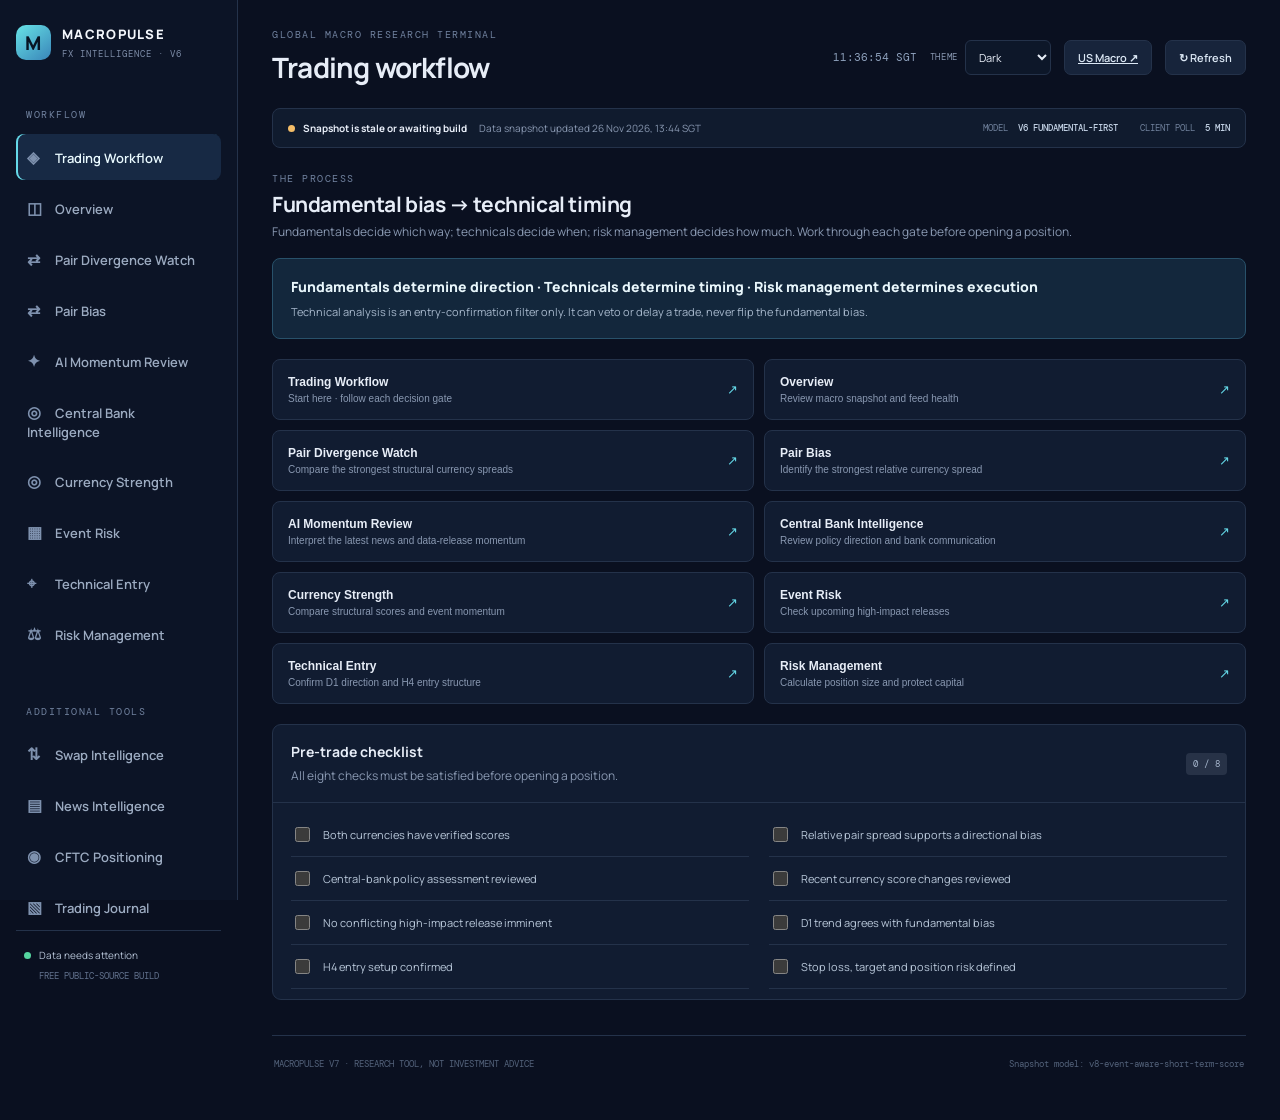
==== index.html @ 4448deaa "Match Overview currency filter layout to Fundamental Bias" ====
<!doctype html>
<html lang="en">
<head>
<meta charset="utf-8"><meta name="viewport" content="width=device-width,initial-scale=1">
<meta name="theme-color" content="#0a1020">
<title>MacroPulse V6 | FX Intelligence</title>
<meta name="description" content="Eight-currency macroeconomic and FX research dashboard.">
<link rel="preconnect" href="https://fonts.googleapis.com"><link rel="preconnect" href="https://fonts.gstatic.com" crossorigin>
<link href="https://fonts.googleapis.com/css2?family=DM+Mono:wght@400;500&family=Manrope:wght@400;500;600;700;800&display=swap" rel="stylesheet">
<link rel="stylesheet" href="styles.css?v=20261125-mobile3">
<link rel="stylesheet" href="central-bank.css?v=20261119-integrated1">
</head>
<body>
<div class="app-shell">
  <button type="button" class="mobile-menu-backdrop" id="mobile-menu-backdrop" aria-label="Close navigation"></button>
  <aside class="sidebar" id="mobile-sidebar">
    <a class="brand" href="#"><span class="brand-mark">M</span><span>MACROPULSE<small>FX INTELLIGENCE · V6</small></span></a>
    <div class="side-label">WORKFLOW</div>
    <nav id="navigation">
      <button class="nav-item active" data-view="workflow"><span>◈</span> Trading Workflow</button>
      <button class="nav-item" data-view="overview"><span>◫</span> Overview</button>
      <button class="nav-item" data-view="pair-divergence"><span>⇄</span> Pair Divergence Watch</button>
      <button class="nav-item" data-view="bias"><span>⇄</span> Pair Bias</button>
      <button class="nav-item" data-view="ai-review"><span>✦</span> AI Momentum Review</button>
      <button class="nav-item" data-view="centralbank"><span>◎</span> Central Bank Intelligence</button>
      <button class="nav-item" data-view="currencies"><span>◎</span> Currency Strength</button>
      <button class="nav-item" data-view="calendar"><span>▦</span> Event Risk</button>
      <button class="nav-item" data-view="technical"><span>⌖</span> Technical Entry</button>
      <button class="nav-item" data-view="risk"><span>⚖</span> Risk Management</button>
    </nav>
    <div class="side-label">ADDITIONAL TOOLS</div><nav>
      <button class="nav-item" data-view="swap"><span>⇅</span> Swap Intelligence</button>
      <button class="nav-item" data-view="news"><span>▤</span> News Intelligence</button>
      <button class="nav-item" data-view="positioning"><span>◉</span> CFTC Positioning</button>
      <button class="nav-item" data-view="journal"><span>▧</span> Trading Journal</button>
    </nav>
    <div class="sidebar-bottom"><span class="live-dot"></span><span id="pipeline-label">Connecting to data…</span><small>FREE PUBLIC-SOURCE BUILD</small></div>
  </aside>

  <main class="main">
    <header class="topbar">
      <button type="button" class="mobile-menu-toggle" id="mobile-menu-toggle" aria-controls="mobile-sidebar" aria-expanded="false">☰ <span>MENU</span></button>
      <div class="topbar-title"><div><div class="eyebrow">GLOBAL MACRO RESEARCH TERMINAL</div><h1 id="page-title">Trading workflow</h1></div></div>
      <div class="top-actions"><span class="market-clock" id="clock">--:--:-- SGT</span><label class="theme-picker" for="theme-select">THEME <select id="theme-select" class="select" aria-label="Choose dashboard theme"><option value="white">White</option><option value="grey">Grey</option><option value="dark">Dark</option></select></label><a class="btn btn-quiet" href="./us-macro.html">US Macro ↗</a><button class="btn btn-quiet" id="refresh-btn">↻ Refresh</button></div>
    </header>

    <section class="status-strip">
      <div><span class="status-dot" id="status-dot"></span><b id="data-status">Checking data snapshot</b><span class="muted" id="updated-at">—</span></div>
      <div class="status-right"><span>MODEL <b>V6 FUNDAMENTAL-FIRST</b></span><span>CLIENT POLL <b>5 MIN</b></span></div>
    </section>

    <section class="view active" id="view-workflow">
<div class="section-heading"><div><div class="eyebrow">THE PROCESS</div><h2>Fundamental bias → technical timing</h2><p>Fundamentals decide which way; technicals decide when; risk management decides how much. Work through each gate before opening a position.</p></div></div>
<div class="rule-banner"><div class="rule-banner-main">Fundamentals determine direction · Technicals determine timing · Risk management determines execution</div><div class="rule-banner-sub">Technical analysis is an entry-confirmation filter only. It can veto or delay a trade, never flip the fundamental bias.</div></div>
<div id="workflow-steps" class="workflow-steps"></div>
<div class="panel"><div class="panel-head"><div><b>Pre-trade checklist</b><p>All eight checks must be satisfied before opening a position.</p></div><span class="tag tag-neutral" id="checklist-count">0 / 8</span></div><div id="pretrade-checklist" class="checklist"></div></div>
</section>
<section class="view" id="view-overview">
      <div class="panel" id="overview-high-impact-panel">
        <div class="panel-head"><div><b>Upcoming high-impact news</b><p>Forex Factory red-folder events · all eight tracked currencies · Singapore time</p></div><div class="high-impact-head-actions"><span class="tag impact-high">RED FOLDER</span><button type="button" class="text-button" id="high-impact-toggle" aria-expanded="false">Show all</button></div></div>
        <div id="overview-high-impact-news" class="high-impact-list"><div class="empty">Loading high-impact calendar…</div></div>
      </div>
      <div class="panel" id="overview-currency-strength-panel"><div class="panel-head"><div><b>Individual currency strength</b><p>All eight currencies · structural score and short-term score</p></div><button class="text-button" data-go="currencies">Full strength analysis ↗</button></div><div id="overview-currency-strength" class="overview-strength-grid"><div class="empty">Loading currency strength…</div></div></div>
<div class="section-heading"><div><div class="eyebrow">RELATIVE MACRO BACKDROP</div><h2>Currency fundamentals</h2></div><button class="text-button" data-go="currencies">Full analysis ↗</button></div>
      <div class="strength-filter overview-currency-filter" id="overview-currency-filter">
        <div class="strength-filter-actions">
          <span class="tag tag-neutral" id="overview-currency-selection-count">8 / 8 SELECTED</span>
          <button type="button" class="text-button" id="overview-currency-select-all">Select all</button>
          <button type="button" class="text-button" id="overview-currency-clear-all">Clear</button>
        </div>
        <div class="strength-filter-options">
          <label><input type="checkbox" class="overview-currency-check" value="USD" checked><span>USD</span></label>
          <label><input type="checkbox" class="overview-currency-check" value="EUR" checked><span>EUR</span></label>
          <label><input type="checkbox" class="overview-currency-check" value="GBP" checked><span>GBP</span></label>
          <label><input type="checkbox" class="overview-currency-check" value="JPY" checked><span>JPY</span></label>
          <label><input type="checkbox" class="overview-currency-check" value="CHF" checked><span>CHF</span></label>
          <label><input type="checkbox" class="overview-currency-check" value="CAD" checked><span>CAD</span></label>
          <label><input type="checkbox" class="overview-currency-check" value="AUD" checked><span>AUD</span></label>
          <label><input type="checkbox" class="overview-currency-check" value="NZD" checked><span>NZD</span></label>
        </div>
      </div>
      <div class="panel">
        <div class="panel-head"><div><b>Eight-currency scorecard</b></div></div>
        <div class="table-wrap"><table><thead><tr><th>CCY</th><th>Structural score</th><th>Short-term score</th><th>Fundamental interpretation</th><th>Policy rate</th><th>Inflation</th><th>GDP</th><th>Unemployment</th></tr></thead><tbody id="currency-rows"><tr><td colspan="8" class="empty">Loading currency snapshot…</td></tr></tbody></table></div>
      </div>
      <div class="panel"><div class="panel-head"><div><b>Latest official releases</b><p>Source-linked central-bank news</p></div><button class="text-button" data-go="news">News wire ↗</button></div><div id="overview-news" class="news-list"><div class="empty">Loading releases…</div></div></div>
    </section>

    <section class="view" id="view-pair-divergence">
      <div class="section-heading"><div><div class="eyebrow">RELATIVE CURRENCY STRENGTH</div><h2>Pair Divergence Watch</h2><p>Rank currency pairs by the difference between their structural scores. A wider positive spread means the base currency has stronger structural fundamentals than the quote currency.</p></div><button class="text-button" data-go="pairs">Open full pair universe ↗</button></div>
      <div class="strength-filter divergence-filter" id="divergence-threshold-filter"><div><b>Filter by absolute variance</b><small>Tick one or more thresholds to show qualifying positive and negative spreads.</small></div><div class="strength-filter-options"><label><input type="checkbox" class="divergence-threshold-check" value="2"><span>Variance ≥ +2.00 or ≤ −2.00</span></label><label><input type="checkbox" class="divergence-threshold-check" value="1"><span>Variance ≥ +1.00 or ≤ −1.00</span></label></div><button type="button" class="text-button" id="divergence-clear-filter">Clear filter</button></div>
      <div class="panel"><div class="panel-head"><div><b>Structural divergences</b><p id="divergence-watch-description">Top 5 pairs ranked by positive structural score spread · refreshed with the latest snapshot</p></div><span class="tag tag-neutral" id="divergence-watch-count">TOP 5 PAIRS</span></div><div id="overview-pairs" class="empty">Pair ranking is unavailable until scored inputs exist.</div></div>
      <div class="notice"><b>How to read this watchlist</b><p>The spread is calculated as the base currency's Structural Score minus the quote currency's Structural Score. Positive readings favour the base currency; negative readings favour the quote currency. This is a relative fundamental ranking, not an entry signal. Check Short-Term Score, event risk and technical structure before trading.</p></div>
    </section>


    <section class="view" id="view-centralbank">
      <div class="status-strip"><div><span class="status-dot" id="cb-dot"></span><b id="cb-status">Loading policy assessment…</b><span class="muted" id="cb-reviewed"></span></div><div class="status-right"><span>MODULE <b>GLOBAL POLICY MONITOR</b></span><span>CCY <b>8 MAJORS</b></span><button class="btn btn-quiet" id="cb-refresh">↻ Refresh analysis</button></div></div>
      <div id="cb-content"><div class="panel"><div class="empty">Loading official-source assessment…</div></div></div>
    </section>

    <section class="view" id="view-currencies">
      <div class="section-heading"><div><div class="eyebrow">CURRENCY DIRECTION & MOMENTUM</div><h2>Currency strength monitor</h2><p>Separate the underlying fundamental direction from recent economic-release momentum, then assess whether that momentum is persisting or fading. Detailed policy rates and macro indicators remain in Overview.</p></div></div>
      <div class="panel"><div class="panel-head"><div><b>Structural bias · short-term momentum · persistence</b><p>Positive values indicate improving currency fundamentals; negative values indicate deterioration. Short-term momentum is classified as Strong, Neutral or Weak from recent dated GDP growth, unemployment and inflation distance from target; event surprises remain separately visible in Overview.</p></div><span class="tag tag-neutral" id="strength-selection-count">8 / 8 SELECTED</span></div>
        <div class="strength-filter" id="strength-currency-filter"><div class="strength-filter-options">
          <label><input type="checkbox" class="strength-currency-check" value="USD" checked><span>USD</span></label><label><input type="checkbox" class="strength-currency-check" value="EUR" checked><span>EUR</span></label><label><input type="checkbox" class="strength-currency-check" value="GBP" checked><span>GBP</span></label><label><input type="checkbox" class="strength-currency-check" value="JPY" checked><span>JPY</span></label><label><input type="checkbox" class="strength-currency-check" value="CHF" checked><span>CHF</span></label><label><input type="checkbox" class="strength-currency-check" value="CAD" checked><span>CAD</span></label><label><input type="checkbox" class="strength-currency-check" value="AUD" checked><span>AUD</span></label><label><input type="checkbox" class="strength-currency-check" value="NZD" checked><span>NZD</span></label>
        </div><div class="strength-filter-actions"><button type="button" class="text-button" id="strength-select-all">Select all</button><button type="button" class="text-button" id="strength-clear-all">Clear</button></div></div>
        <div class="table-wrap"><table><thead><tr><th>Currency</th><th>Structural bias</th><th>Short-term momentum</th><th>Momentum persistence</th></tr></thead><tbody id="currency-rows-full"><tr><td colspan="4" class="empty">Loading currency snapshot…</td></tr></tbody></table></div>
      </div>
      <div class="notice"><b>How to interpret the three readings</b><p><b>Structural bias:</b> the slower-moving relative macro score. <b>Short-term momentum:</b> a simple Strong, Neutral or Weak classification based on recent changes in GDP growth, unemployment and inflation relative to target. <b>Momentum persistence:</b> an evidence-based label reflecting the number, directional agreement and spacing of recent scored catalysts, with older catalysts fading. A single surprise is not treated as a durable trend. The event overlay has a 36-hour half-life and a seven-day observation window. This is a research aid, not a standalone trade signal.</p></div>
    </section>

    <section class="view" id="view-bias">
<div class="section-heading"><div><div class="eyebrow">THE CONCLUSION</div><h2>Fundamental bias cards</h2><p>Each card explains direction, macro drivers, validity, invalidation and the technical setup to wait for. Signals use verified currency scores; missing inputs are never guessed.</p></div><div class="heading-actions"><select id="bias-sort" class="select"><option value="strength">Sort: strongest spread</option><option value="weakest">Sort: weakest spread</option><option value="risk">Sort: event risk first</option></select></div></div>
<div class="strength-filter bias-currency-filter" id="bias-currency-filter"><div class="strength-filter-actions"><span class="tag tag-neutral" id="bias-selection-count">8 / 8 SELECTED</span><button type="button" class="text-button" id="bias-select-all">Select all</button><button type="button" class="text-button" id="bias-clear-all">Clear</button></div><div class="strength-filter-options">
<label><input type="checkbox" class="bias-currency-check" value="USD" checked><span>USD</span></label><label><input type="checkbox" class="bias-currency-check" value="EUR" checked><span>EUR</span></label><label><input type="checkbox" class="bias-currency-check" value="GBP" checked><span>GBP</span></label><label><input type="checkbox" class="bias-currency-check" value="JPY" checked><span>JPY</span></label><label><input type="checkbox" class="bias-currency-check" value="CHF" checked><span>CHF</span></label><label><input type="checkbox" class="bias-currency-check" value="CAD" checked><span>CAD</span></label><label><input type="checkbox" class="bias-currency-check" value="AUD" checked><span>AUD</span></label><label><input type="checkbox" class="bias-currency-check" value="NZD" checked><span>NZD</span></label>
</div></div>
<div class="notice notice-info"><b>How bias is derived</b><p>Bias = base short-term score minus quote short-term score. Above +0.35 is bullish, below −0.35 is bearish, between them is neutral. This is a relative macro read, not a price forecast.</p></div>
<div id="bias-cards" class="bias-grid"><div class="empty">Loading bias cards…</div></div>
</section>
<section class="view" id="view-ai-review">
  <div class="section-heading"><div><div class="eyebrow">RECENT NEWS & DATA-RELEASE INTERPRETATION</div><h2>AI Momentum Review</h2><p>Select one currency for a detailed macro-momentum assessment, or select two or more currencies to compare their FX pairs. The review explains the fundamental bias, short-term momentum, ChatGPT assessment and overall conclusion.</p></div></div>
  <div class="notice notice-info"><b>Separate research layer — Pair Bias is unchanged</b><p>A single selected currency runs a currency-only review. Selecting two or more currencies also generates pair-specific analysis. Pair direction is assessed separately from the underlying currency macro trend.</p></div>
  <div id="ai-review-panel"><div class="panel"><div class="empty">Loading ChatGPT momentum review…</div></div></div>
</section>
<section class="view" id="view-pairs">
      <div class="section-heading"><div><div class="eyebrow">RELATIVE VALUE</div><h2>Pair universe & shortlist</h2><p>Compare the 28 currency pairs in both directions. Open Pair Intelligence for a detailed macro, central-bank, geopolitical and short-term news assessment of each pair.</p></div></div>
      <div class="panel"><div class="panel-head"><b>56 directional combinations · 8 currencies</b><span class="tag tag-neutral">PAIR INTELLIGENCE AVAILABLE</span></div><div id="pair-table" class="empty">Pair signals are intentionally disabled until the fundamental model has verified inputs. This prevents neutral placeholders being mistaken for trading opportunities.</div></div>
    </section>


    <section class="view" id="view-technical">
<div class="section-heading"><div><div class="eyebrow">ENTRY CONFIRMATION ONLY</div><h2>Technical entry gate</h2><p>The fundamental bias is locked. Technical inputs can confirm, delay or veto an entry; they cannot change its direction.</p></div></div>
<div class="panel"><div class="panel-head"><div><b>Locked fundamental bias</b><p>Read-only input from Pair bias.</p></div><span class="tag tag-neutral" id="tech-lock-tag">NO PAIR</span></div><div id="tech-bias-lock"><div class="empty">Select a pair from a bias card.</div></div><label class="tech-pair-picker">Pair <select id="tech-pair" class="select"><option value="">Select a pair…</option></select></label></div>
<div class="panel"><div class="panel-head"><div><b>Higher-timeframe structure</b><p>D1 sets the trend; H4 sets the entry. Disagreement means wait.</p></div><span class="tag tag-neutral">D1 / H4</span></div><div class="tech-form">
<label>D1 trend<select id="tech-d1" class="select"><option value="">—</option><option value="up">Uptrend (HH/HL)</option><option value="down">Downtrend (LH/LL)</option><option value="range">Range / no trend</option></select></label>
<label>H4 structure<select id="tech-h4" class="select"><option value="">—</option><option value="up">Uptrend (HH/HL)</option><option value="down">Downtrend (LH/LL)</option><option value="range">Range / no trend</option></select></label>
<label>Setup type<select id="tech-setup" class="select"><option value="">—</option><option value="pullback">Pullback to support/resistance</option><option value="breakout">Breakout + retest</option><option value="reversal">Reversal at key level</option><option value="none">No setup yet</option></select></label>
<label>Key level<input id="tech-level" type="number" step="any"></label><label>ATR (H4)<input id="tech-atr" type="number" step="any"></label><label>Entry<input id="tech-entry" type="number" step="any"></label><label>Stop loss<input id="tech-stop" type="number" step="any"></label><label>Target<input id="tech-target" type="number" step="any"></label></div><div class="tech-actions"><button class="btn btn-primary" id="tech-evaluate">Evaluate entry</button><button class="text-button" id="tech-reset">Reset</button></div></div><div id="tech-output" class="tech-output"><div class="empty">Complete the structure and levels, then evaluate.</div></div>
<div class="notice"><b>No live price feed</b><p>Trend, levels and ATR are manual inputs from your chart. The dashboard does not invent market prices.</p></div></section>
<section class="view" id="view-risk"><div class="section-heading"><div><div class="eyebrow">EXECUTION</div><h2>Risk management</h2><p>Position size is determined by account risk and stop distance, never by conviction.</p></div></div>
<div class="panel"><div class="panel-head"><div><b>Position size calculator</b><p>Manual inputs; no data is sent anywhere.</p></div></div><div class="tech-form">
<label>Account balance<input id="risk-account" type="number" step="any"></label><label>Risk per trade (%)<input id="risk-pct" type="number" step="any" value="1"></label><label>Entry<input id="risk-entry" type="number" step="any"></label><label>Stop loss<input id="risk-stop" type="number" step="any"></label><label>Pip size<input id="risk-pip" type="number" step="any" value="0.0001"></label><label>Value per pip per lot<input id="risk-pipvalue" type="number" step="any" value="10"></label></div><div class="tech-actions"><button class="btn btn-primary" id="risk-calc">Calculate size</button></div></div><div id="risk-output" class="tech-output"></div>
<div class="panel"><div class="panel-head"><b>Standing risk rules</b></div><div class="checklist static"><div class="check-row">✓ &nbsp; 0.5%–1% risk per trade</div><div class="check-row">✓ &nbsp; Stop at thesis invalidation</div><div class="check-row">✓ &nbsp; Minimum 1:2 risk/reward</div><div class="check-row">✓ &nbsp; Avoid new trades near high-impact events</div><div class="check-row">✓ &nbsp; Count correlated pairs as one risk unit</div></div></div></section>
<section class="view" id="view-swap">
      <div class="section-heading"><div><div class="eyebrow">BROKER FUNDING DATA</div><h2>Swap Intelligence</h2><p>Daily read-only swap snapshots from your Pepperstone MT5 and IG Markets MT4 terminals. Values below are raw broker units, not converted SGD cash charges.</p></div></div>
      <div class="metric-grid">
        <article class="metric-card"><div class="metric-label">ACCOUNT CURRENCY</div><div class="metric-value">SGD</div><div class="metric-note">Captured from each terminal</div></article>
        <article class="metric-card"><div class="metric-label">CAPTURE FREQUENCY</div><div class="metric-value">Daily</div><div class="metric-note">08:00 Singapore PC local time</div></article>
        <article class="metric-card"><div class="metric-label">CURRENT SYMBOLS</div><div class="metric-value" id="swap-count">0 symbols</div><div class="metric-note">Latest imported snapshot per broker / symbol</div></article>
        <article class="metric-card"><div class="metric-label">LATEST IMPORT</div><div class="metric-value" id="swap-updated">Awaiting first import</div><div class="metric-note">Local browser data</div></article>
      </div>
      <div class="panel">
        <div class="panel-head"><div><b>Import broker swap CSV</b><p>Import the files generated by your MT5 and MT4 EAs. Imported data stays in this browser.</p></div><span class="tag tag-neutral">LOCAL IMPORT</span></div>
        <div class="swap-import">
          <label class="swap-file-label">Choose MT5 or MT4 CSV<input id="swap-file" type="file" accept=".csv,text/csv"></label>
          <select id="swap-broker-filter" class="select"><option value="ALL">All brokers</option><option>Pepperstone</option><option>IG Markets</option></select>
          <button class="text-button" id="swap-clear" type="button">Clear local history</button>
        </div>
        <p id="swap-import-status" class="swap-import-status">No file imported yet.</p>
      </div>
      <div class="panel">
        <div class="panel-head"><div><b>Latest broker swap specifications</b><p>Long / short are shown exactly as supplied by the terminal. Check swap mode before comparing magnitudes.</p></div><span class="tag tag-neutral">RAW VALUES</span></div>
        <div class="table-wrap"><table class="swap-table"><thead><tr><th>Broker</th><th>Platform</th><th>Symbol</th><th>Long</th><th>Short</th><th>Swap mode</th><th>Contract size</th><th>Account CCY</th><th>Captured</th></tr></thead><tbody id="swap-rows"><tr><td colspan="9" class="empty">Awaiting first import.</td></tr></tbody></table></div>
      </div>
      <div class="notice notice-warn"><b>SGD cost conversion is not enabled yet</b><p>Broker swap modes differ (points, currency, interest and other methods). Do not treat raw values as SGD per lot. A later calculation layer must apply each mode, contract specification, currency conversion and broker rollover rules. IG MT4's standard interface does not expose a universal triple-swap weekday field.</p></div>
      <div class="notice"><b>Daily collection setup</b><p>Install the Pepperstone MT5 and IG MT4 EAs from the repository's experts folder. Keep each terminal running at the configured capture time. Open SWAP-INTEGRATION.md for installation and import instructions.</p></div>
    </section>

    <section class="view" id="view-news">
      <div class="section-heading"><div><div class="eyebrow">CENTRAL BANK + ECONOMIC CALENDAR</div><h2>News intelligence</h2><p>Central-bank commentary and Forex Factory scheduled releases are shown separately, with actual, forecast and previous figures where available.</p></div><div class="heading-actions"><a class="text-button" href="https://www.forexfactory.com/calendar" target="_blank" rel="noopener noreferrer">Forex Factory calendar ↗</a><select id="news-filter" class="select"><option value="ALL">All currencies</option><option>USD</option><option>EUR</option><option>GBP</option><option>JPY</option><option>CHF</option><option>CAD</option><option>AUD</option><option>NZD</option></select></div></div>
      <div class="panel"><div id="news-list" class="news-list"><div class="empty">Loading news…</div></div></div>
    </section>

    <section class="view" id="view-calendar">
      <div class="section-heading"><div><div class="eyebrow">EVENT RISK</div><h2>Economic event watch</h2><p>Use Forex Factory for scheduled releases, impact ratings, forecasts and actual results.</p></div><a class="text-button" href="https://www.forexfactory.com/calendar" target="_blank" rel="noopener noreferrer">Open Forex Factory ↗</a></div>
      <div class="panel"><div class="panel-head"><b>Imported economic calendar</b><span class="tag tag-neutral">FOREX FACTORY · SGT</span></div><div id="calendar-list" class="news-list"><div class="empty">Loading scheduled releases…</div></div></div>
      <div class="panel"><div class="panel-head"><b>Official central-bank source directory</b></div><div id="source-directory" class="source-grid"></div></div>
    </section>

    <section class="view" id="view-positioning">
      <div class="section-heading"><div><div class="eyebrow">INSTITUTIONAL POSITIONING</div><h2>CFTC positioning</h2><p>Commitment of Traders data is weekly, not a live intraday feed.</p></div></div>
      <div class="notice"><b>CFTC data connector pending</b><p>No CFTC positions are included in this build. The next implementation should map CFTC futures contracts to the eight currencies, show non-commercial net positions, weekly changes and historical percentiles, with report dates and contract mapping disclosed.</p></div>
      <div class="panel"><div class="panel-head"><b>Reference</b></div><div class="source-row"><div><b>U.S. Commodity Futures Trading Commission</b><small>Official Commitments of Traders reports</small></div><a href="https://www.cftc.gov/MarketReports/CommitmentsofTraders/index.htm" target="_blank" rel="noopener">Open CFTC ↗</a></div></div>
    </section>

    <section class="view" id="view-journal">
      <div class="section-heading"><div><div class="eyebrow">PERSONAL WORKSPACE</div><h2>Trading journal</h2><p>Entries are saved in this browser only; they are not uploaded to GitHub.</p></div></div>
      <div class="panel journal-form"><label>Pair<input id="journal-pair" placeholder="e.g. NZDUSD"></label><label>Bias<select id="journal-bias"><option>Long</option><option>Short</option><option>Watch</option></select></label><label>Thesis<textarea id="journal-thesis" placeholder="Fundamental thesis, technical confirmation, invalidation level…"></textarea></label><button class="btn btn-primary" id="journal-add">Save journal entry</button></div>
      <div class="panel"><div class="panel-head"><b>Saved entries</b><button class="text-button" id="journal-export">Export CSV ↓</button></div><div id="journal-list" class="journal-list"></div></div>
    </section>

    <footer><span>MACROPULSE V7 · RESEARCH TOOL, NOT INVESTMENT ADVICE</span><span id="footer-model">Snapshot model: —</span></footer>
  </main>
</div>
<script src="app.js?v=20261125-structural-pair-bias1" defer></script>
<script src="swap.js?v=20261117-swap1" defer></script>
<script src="central-bank.js?v=20261119-integrated1" defer></script>
</body></html>
---- styles.css ----
*{box-sizing:border-box} :root{--bg:#0a1020;--side:#0c1426;--panel:#111c31;--panel2:#15223a;--line:#24324a;--text:#e7edf7;--muted:#8998b1;--cyan:#65d9e8;--green:#55d6a0;--amber:#f4bd68;--red:#f17e86} body{margin:0;background:var(--bg);color:var(--text);font-family:Manrope,system-ui,sans-serif;font-size:13px}.app-shell{min-height:100vh}.sidebar{position:fixed;inset:0 auto 0 0;width:238px;background:var(--side);border-right:1px solid var(--line);padding:25px 16px;display:flex;flex-direction:column;z-index:5}.brand{display:flex;gap:11px;align-items:center;color:#f4f7fc;text-decoration:none;font-size:13px;font-weight:800;letter-spacing:1.3px}.brand small{display:block;color:#7d8ca7;font:9px 'DM Mono';letter-spacing:1px;margin-top:5px}.brand-mark{width:35px;height:35px;border-radius:10px;background:linear-gradient(140deg,#67e3e6,#3985b9);color:#071322;display:grid;place-items:center;font-size:19px;font-weight:800}.side-label,.eyebrow{font:10px 'DM Mono',monospace;letter-spacing:1.5px;color:#71829f}.side-label{margin:48px 10px 13px}.sidebar nav{display:grid;gap:5px}.nav-item{border:0;background:transparent;color:#9cabc1;text-align:left;padding:12px 11px;border-radius:8px;font:600 12px Manrope;cursor:pointer}.nav-item span{display:inline-block;width:25px;color:#7e91ae;font-size:16px}.nav-item:hover,.nav-item.active{background:#172944;color:#eafaff}.nav-item.active{box-shadow:inset 2px 0 var(--cyan)}.sidebar-bottom{margin-top:auto;border-top:1px solid var(--line);padding:17px 8px 4px;color:#b3c0d3;font-size:10px}.sidebar-bottom small{display:block;color:#62728d;font:9px 'DM Mono';margin:8px 0 0 15px}.live-dot,.status-dot{display:inline-block;width:7px;height:7px;border-radius:50%;background:var(--green);margin-right:8px}.main{margin-left:238px;padding:28px 34px;max-width:1800px}.topbar{display:flex;justify-content:space-between;align-items:center;margin-bottom:22px}.topbar h1{font-size:25px;letter-spacing:-.8px;margin:7px 0 0}.top-actions{display:flex;align-items:center;gap:13px}.market-clock{font:11px 'DM Mono';color:#8fa2bd}.btn{border:1px solid var(--line);border-radius:7px;padding:9px 13px;background:#17243b;color:#dce8f5;cursor:pointer;font:600 11px Manrope}.btn:hover{border-color:#5c8ba5}.btn-primary{background:#1a7890;border-color:#1a7890;color:white}.status-strip{display:flex;justify-content:space-between;align-items:center;background:#101b2e;border:1px solid var(--line);border-radius:8px;padding:12px 15px;margin-bottom:24px;font-size:10px}.muted{color:var(--muted);margin-left:12px}.status-right{display:flex;gap:22px;color:#70819c;font:9px 'DM Mono'}.status-right b{color:#c2d1e4;font-weight:500;margin-left:5px}.view{display:none}.view.active{display:block}.metric-grid{display:grid;grid-template-columns:repeat(4,minmax(0,1fr));gap:13px;margin-bottom:27px}.metric-card,.panel{background:var(--panel);border:1px solid var(--line);border-radius:9px}.metric-card{padding:17px 18px;min-height:112px}.metric-label{color:#8192ad;font:9px 'DM Mono';letter-spacing:1px}.metric-value{font-size:27px;font-weight:700;letter-spacing:-1px;margin:8px 0 2px}.metric-note{font-size:10px;color:#7789a5}.section-heading{display:flex;justify-content:space-between;align-items:end;margin:24px 0 13px}.section-heading h2{font-size:18px;margin:5px 0 3px;letter-spacing:-.4px}.section-heading p,.panel-head p{color:var(--muted);font-size:10px;margin:4px 0 0}.text-button{background:none;border:0;color:var(--cyan);font:600 10px Manrope;cursor:pointer}.panel{overflow:hidden;margin-bottom:15px}.panel-head{padding:16px 18px;border-bottom:1px solid var(--line);display:flex;align-items:center;justify-content:space-between;gap:10px}.panel-head b{font-size:12px}.tag{border-radius:4px;padding:5px 7px;font:9px 'DM Mono';letter-spacing:.5px}.tag-neutral{background:#273247;color:#a8b8ce}.table-wrap{overflow-x:auto}table{border-collapse:collapse;width:100%;min-width:760px;text-align:left}th{color:#8192ad;font:9px 'DM Mono';letter-spacing:.7px;text-transform:uppercase;background:#0f192b}td,th{padding:13px 15px;border-bottom:1px solid #202d43}td{font-size:11px;color:#c9d5e5}td:first-child{font-weight:800;color:#f0f5fc}.score-na{color:#7e8da6;font:10px 'DM Mono'}.empty{padding:24px;color:#8192a9;text-align:center;font-size:11px}.two-col{display:grid;grid-template-columns:1fr 1fr;gap:15px}.news-list{padding:3px 17px}.news-item{padding:13px 0;border-bottom:1px solid #233149}.news-item:last-child{border:0}.news-meta{display:flex;gap:9px;align-items:center;color:#8294ae;font:9px 'DM Mono';margin-bottom:6px}.ccy-pill{color:var(--cyan);background:#173449;border-radius:3px;padding:3px 5px}.news-item a,.source-row a{color:#77d9e5;text-decoration:none;font-weight:700}.news-item a:hover,.source-row a:hover{text-decoration:underline}.news-item p{margin:5px 0 0;color:#92a1b7;font-size:10px;line-height:1.5}.notice{background:#12253a;border:1px solid #27506a;border-radius:8px;padding:16px 18px;margin:15px 0;color:#c8d7e8}.notice b{color:#83dce9;font-size:12px}.notice p{color:#9eafc5;line-height:1.7;font-size:11px;margin:7px 0 0}.notice-warn{background:#2a241b;border-color:#5a482d}.notice-warn b{color:var(--amber)}.source-grid{display:grid;grid-template-columns:1fr 1fr;gap:0 22px;padding:5px 18px}.source-row{display:flex;justify-content:space-between;gap:12px;align-items:center;padding:13px 0;border-bottom:1px solid var(--line)}.source-row b{font-size:11px}.source-row small{display:block;color:var(--muted);font-size:9px;margin-top:4px}.select,input,textarea{background:#0d1729;border:1px solid var(--line);border-radius:6px;color:var(--text);padding:9px;font:11px Manrope}.journal-form{padding:17px;display:grid;gap:12px}.journal-form label{display:grid;gap:6px;color:#8fa1bb;font-size:10px}.journal-form textarea{min-height:85px;resize:vertical}.journal-list{padding:5px 17px}.journal-entry{padding:13px 0;border-bottom:1px solid var(--line);display:flex;justify-content:space-between;gap:15px}.journal-entry b{font-size:11px}.journal-entry p{color:#94a4ba;font-size:10px;white-space:pre-wrap}footer{display:flex;justify-content:space-between;color:#53627a;font:9px 'DM Mono';padding:22px 2px;border-top:1px solid var(--line);margin-top:35px}@media(max-width:1050px){.sidebar{width:195px}.main{margin-left:195px;padding:24px 20px}.metric-grid{grid-template-columns:repeat(2,1fr)}}@media(max-width:720px){.sidebar{position:relative;width:auto;height:auto;padding:13px}.brand{margin-bottom:12px}.side-label,.sidebar-bottom{display:none}.sidebar nav{display:flex;overflow:auto}.nav-item{white-space:nowrap;padding:9px}.nav-item span{width:18px}.main{margin:0;padding:19px 13px}.topbar{align-items:flex-start}.topbar h1{font-size:20px}.market-clock{display:none}.status-strip{align-items:flex-start;gap:8px;flex-direction:column}.status-right{gap:12px}.metric-grid{gap:8px}.metric-card{padding:13px;min-height:100px}.metric-value{font-size:23px}.two-col,.source-grid{grid-template-columns:1fr}.section-heading{align-items:flex-start;gap:8px;flex-direction:column}footer{gap:8px;flex-direction:column}}
.impact-pill{border-radius:3px;padding:3px 6px;font:9px 'DM Mono';letter-spacing:.2px}
.impact-high{background:#44272e;color:#ff9da5}.impact-medium{background:#40351f;color:#f4ca7b}.impact-low{background:#263247;color:#9aabc2}
.news-bias{font:9px 'DM Mono';color:#9bb2c8;margin-top:6px}

/* High-contrast economic calendar figures */
.ff-calendar-item{background:linear-gradient(90deg,rgba(22,48,70,.48),rgba(17,28,49,0));margin:0 -17px;padding:15px 17px;border-left:3px solid #45c7e8}
.ff-figures{display:flex;flex-wrap:wrap;gap:9px;margin:11px 0 8px}
.ff-figure{display:flex;align-items:center;gap:8px;min-width:105px;padding:7px 10px;border:1px solid #34445e;border-radius:6px;background:#0c1729}
.ff-figure small{font:9px 'DM Mono';letter-spacing:.7px;color:#8fa2bd}
.ff-figure b{font:500 12px 'DM Mono';letter-spacing:0}
.ff-actual{border-color:#267b68;background:#102d2b}.ff-actual b{color:#62edb2}
.ff-forecast{border-color:#286b91;background:#10283a}.ff-forecast b{color:#66d5ff}
.ff-previous{border-color:#66512b;background:#2a2419}.ff-previous b{color:#ffd27b}

/* FX pair selection shortlist */
.pair-toolbar{display:flex;justify-content:space-between;align-items:center;gap:14px;padding:14px 16px;border-bottom:1px solid var(--line);background:#101b2e}
.pair-toolbar>div:first-child{display:grid;gap:4px}.pair-toolbar b{font-size:11px;color:#e7edf7}.pair-toolbar small{font-size:9px;color:var(--muted)}
.pair-toolbar-actions{display:flex;align-items:center;gap:15px}.pair-filter{display:flex;align-items:center;gap:7px;color:#aebbd0;font-size:10px;cursor:pointer}
.pair-pick,.pair-filter input{width:15px;height:15px;accent-color:#65d9e8;cursor:pointer}
.pair-select-table{min-width:850px}.pair-select-table td:first-child{width:62px;text-align:center}.pair-select-table tr[hidden]{display:none}
@media(max-width:720px){.pair-toolbar{align-items:flex-start;flex-direction:column}.pair-toolbar-actions{width:100%;justify-content:space-between}}


/* Broker swap intelligence */
.swap-import{display:flex;align-items:center;gap:12px;flex-wrap:wrap;padding:14px 18px}
.swap-file-label{display:inline-flex;align-items:center;gap:10px;background:#14283c;border:1px solid #31506c;border-radius:6px;padding:10px 13px;color:#bfe8f0;font-size:11px;cursor:pointer}
.swap-file-label input{max-width:220px;padding:4px;font-size:10px}
.swap-import-status{padding:0 18px 14px;color:#91a4bd;font-size:10px}
.swap-table{min-width:1050px}
.swap-positive{color:#62edb2!important;font-family:'DM Mono',monospace}
.swap-negative{color:#ffb0a9!important;font-family:'DM Mono',monospace}
#swap-updated{font-size:13px;line-height:1.4}
@media(max-width:720px){.swap-import{align-items:flex-start;flex-direction:column}.swap-file-label{width:100%;justify-content:space-between}}


/* Readability refinement: explanatory copy and catalyst labels */
.news-item p{font-size:12px;line-height:1.75;color:#b4c3d7;margin-top:8px}
.news-bias{font-size:10.5px;line-height:1.6;color:#b0c5da}
.news-meta{font-size:10px;gap:11px;flex-wrap:wrap}
.news-meta .ccy-pill{font:700 12px Manrope,sans-serif;letter-spacing:.6px;color:#071a2a;background:#65d9e8;border:1px solid #8ceaf2;border-radius:4px;padding:4px 8px;min-width:38px;text-align:center}
.news-item>a{font-size:12px;line-height:1.6}
#report-content .notice p{font-size:12px;line-height:1.8}
#report-content .news-list>article>p{font-size:12px;line-height:1.8}


/* Event-driven fundamentals */
.score-positive{color:#62edb2!important;font-family:'DM Mono',monospace}
.score-negative{color:#ff9d9d!important;font-family:'DM Mono',monospace}
#currency-rows small,#currency-rows-full small{display:block;color:var(--muted);font-size:9px;margin-top:3px}
.impact-pill{white-space:nowrap}

/* Core economic release tracker */
.release-table{min-width:1050px}
.release-table td:nth-child(3){white-space:nowrap;font:10px 'DM Mono',monospace;color:#aebed2}
.release-table td:nth-child(4),.release-table td:nth-child(5),.release-table td:nth-child(6){font:11px 'DM Mono',monospace}
.release-table td a{color:var(--cyan);text-decoration:none;font-weight:700}
.release-new{display:inline-block;border:1px solid #267b68;background:#102d2b;color:#62edb2;border-radius:4px;padding:4px 7px;font:9px 'DM Mono',monospace;white-space:nowrap}
#release-currency-filter{min-width:125px}


/* Structural score change annotation */
.structural-score-cell{font-family:'DM Mono',monospace;font-weight:600;white-space:nowrap}
.structural-update{display:block;max-width:310px;white-space:normal;font:9px/1.55 'Manrope',sans-serif;color:#9aabc2;margin-top:5px;font-weight:400}
.structural-update.is-updated{color:#62edb2}


/* Red seven-day structural score movement alert in FX pair spread table */
.pair-score-alert{display:block;margin-top:5px;color:#ff7777!important;font:700 9px/1.5 'DM Mono',monospace;letter-spacing:.15px;white-space:normal}

/* Always-visible structural score history */
.score-history{display:flex;gap:8px;align-items:center;flex-wrap:wrap;margin-top:4px;font:9px/1.5 'DM Mono',monospace;color:#9aabc2;font-weight:400}
.score-current{font-weight:700}
.score-history .score-positive{color:#62edb2}
.score-history .score-negative{color:#ff7777}
.score-history .score-na{color:#a7b4c7}

/* FX pair table: persistent base/quote score history */
.pair-score-history{display:flex;gap:4px;flex-wrap:wrap;margin-top:5px;font:9px/1.55 'DM Mono',monospace;color:#9aabc2;white-space:normal}
.pair-score-history b{font-weight:600}
.pair-score-separator{color:#65758c}


/* Highlight pair score/spread when either currency score changed in the last 7 days */
.pair-score-recent,
.pair-score-recent b,
.pair-select-table td .pair-score-recent {
  color:#ff666f!important;
  font-weight:800!important;
}
.pair-select-table td strong.pair-score-recent {
  display:inline-block;
  font-family:'DM Mono',monospace;
  font-size:12px;
}

/* MacroPulse V6 workflow layout */
.rule-banner{background:#13273c;border:1px solid #28516a;border-radius:8px;padding:18px;margin:16px 0 20px}.rule-banner-main{font-weight:800;color:#e8f6fb;font-size:14px}.rule-banner-sub{font-size:11px;color:#a7b8cc;margin-top:7px;line-height:1.6}
.workflow-steps{display:grid;grid-template-columns:repeat(2,minmax(0,1fr));gap:10px;margin:16px 0 20px}.workflow-step{display:flex;align-items:center;gap:13px;text-align:left;text-decoration:none;background:var(--panel);border:1px solid var(--line);border-radius:8px;padding:15px;color:var(--text);cursor:pointer}.workflow-step:hover{border-color:var(--cyan);background:#14243a}.step-number{display:grid;place-items:center;flex:0 0 30px;height:30px;border-radius:50%;background:#183c50;color:var(--cyan);font:700 12px 'DM Mono'}.workflow-step b{display:block;font-size:12px}.workflow-step small{display:block;color:var(--muted);font-size:10px;margin-top:4px}.step-arrow{margin-left:auto;color:var(--cyan)}
.checklist{display:grid;grid-template-columns:repeat(2,minmax(0,1fr));gap:0 20px;padding:10px 18px}.check-row{display:flex;align-items:center;gap:10px;padding:11px 0;border-bottom:1px solid var(--line);color:#b9c8da;font-size:11px}.check-row input{accent-color:var(--green);width:15px;height:15px}
.heading-actions{display:flex;gap:9px}.bias-grid{display:grid;grid-template-columns:repeat(2,minmax(0,1fr));gap:18px;margin-top:18px}.bias-card{display:flex;flex-direction:column;background:var(--panel);border:1px solid var(--line);border-top:3px solid #8494ab;border-radius:9px;overflow:hidden;min-width:0}.bias-card.bias-bull{border-top-color:var(--green)}.bias-card.bias-bear{border-top-color:var(--red)}.bias-card-head{display:flex;justify-content:space-between;gap:10px;padding:15px 16px;border-bottom:1px solid var(--line);background:#121f34}.bias-card-head h3{margin:0 0 5px;font-size:18px}.bias-card-head small,.bias-label{font:9px 'DM Mono';letter-spacing:.8px;color:#8294ae}.bias-status{text-align:right;white-space:nowrap}.bias-status b{display:inline-block;border:1px solid #58677d;border-radius:5px;padding:6px 8px;font:700 10px 'DM Mono'}.bias-bull .bias-status b{color:var(--green);background:#10332d;border-color:#286b59}.bias-bear .bias-status b{color:#ff9da5;background:#3a222b;border-color:#79404a}.bias-status small{display:block;margin-top:6px;color:#91a2b9;font:10px 'DM Mono'}.bias-card-body{padding:14px 16px;flex:1}.bias-label{margin:2px 0 8px}.bias-card-body p{font-size:11px;line-height:1.7;color:#c0cddd;margin:8px 0 15px}.driver-wrap{display:flex;flex-wrap:wrap;gap:5px}.driver-chip{padding:4px 6px;border-radius:4px;font:9px 'DM Mono';border:1px solid}.driver-positive{background:#12342e;color:#72e5ba;border-color:#276b5a}.driver-negative{background:#3a242b;color:#ffabb0;border-color:#79414b}.bias-scoreline{color:#8fa1b9!important;font-size:10px!important}.bias-card-foot{display:flex;justify-content:space-between;align-items:center;padding:11px 15px;border-top:1px solid var(--line);background:#0f1a2d}.notice-info{background:#13283e;border-color:#2b5871}.tech-form{display:grid;grid-template-columns:repeat(4,minmax(0,1fr));gap:13px;padding:17px}.tech-form label,.tech-pair-picker{display:grid;gap:6px;color:#91a4bd;font-size:10px}.tech-form input,.tech-form select{width:100%}.tech-actions{display:flex;align-items:center;gap:14px;padding:0 17px 17px}.tech-pair-picker{padding:15px 17px;max-width:260px}.tech-lock-line{display:flex;justify-content:space-between;align-items:center;padding:15px 18px;color:#dce8f5}.tech-lock-line span{font:10px 'DM Mono';color:var(--cyan)}.tech-output{margin:12px 0}.risk-result-grid{display:grid;grid-template-columns:repeat(3,1fr);gap:10px;padding:17px}.risk-result-grid small{display:block;color:var(--muted);font:9px 'DM Mono'}.risk-result-grid b{display:block;font-size:20px;margin-top:7px}
@media(max-width:1250px){.bias-grid{grid-template-columns:repeat(2,minmax(0,1fr))}.tech-form{grid-template-columns:repeat(2,minmax(0,1fr))}}
@media(max-width:720px){.workflow-steps,.checklist,.bias-grid{grid-template-columns:1fr}.heading-actions{width:100%;flex-wrap:wrap}.tech-form{grid-template-columns:1fr}.risk-result-grid{grid-template-columns:1fr}}

/* Pair Bias: attribute each macro driver to its currency leg. */
.driver-wrap{display:grid;grid-template-columns:1fr;gap:9px}.driver-currency{display:grid;gap:5px;padding:8px 9px;border:1px solid var(--line);border-radius:6px;background:rgba(15,26,45,.45)}.driver-currency>b{font:700 10px 'DM Mono';letter-spacing:.5px;color:#dce8f5}.driver-wrap-inner{display:flex;flex-wrap:wrap;gap:5px}.driver-empty{color:#91a2b9;font-size:10px}

/* Pair Bias currency multi-select */
.currency-filter{position:relative}
.currency-filter-toggle{min-width:150px;text-align:left;cursor:pointer}
.currency-filter-menu{position:absolute;z-index:30;top:calc(100% + 7px);right:0;width:245px;padding:12px;background:#101d31;border:1px solid #34465f;border-radius:8px;box-shadow:0 12px 30px rgba(0,0,0,.4)}
.currency-filter-menu[hidden]{display:none}
.currency-filter-head{display:flex;justify-content:space-between;align-items:center;margin-bottom:9px;color:#e2ebf6;font-size:11px}
.currency-filter-options{display:grid;grid-template-columns:repeat(2,minmax(0,1fr));gap:3px 8px}
.currency-filter-options label{display:flex;align-items:center;gap:7px;padding:7px 5px;border-radius:5px;color:#c5d2e2;font:11px 'DM Mono',monospace;cursor:pointer}
.currency-filter-options label:hover{background:#1a2c44}
.currency-filter-options input{accent-color:var(--cyan);width:14px;height:14px}
.currency-filter-menu>small{display:block;margin-top:9px;color:#91a2b9;font-size:9px;line-height:1.5}
@media(max-width:720px){.currency-filter-menu{left:0;right:auto}.heading-actions{align-items:flex-start}}

.sidebar nav a.nav-item{display:block;text-decoration:none}
.sidebar nav a.nav-item:hover{color:#e7f5fb;background:#14243a}

/* Currency strength multi-select filter */
.strength-filter{display:flex;align-items:center;justify-content:space-between;gap:12px;flex-wrap:wrap;padding:11px 13px;margin:0 0 12px;background:#0d192b;border:1px solid var(--line);border-radius:7px}
.strength-filter-options{display:flex;align-items:center;gap:5px 8px;flex-wrap:wrap}
.strength-filter-options label{display:inline-flex;align-items:center;gap:6px;padding:6px 8px;border:1px solid #34465f;border-radius:5px;color:#c5d2e2;font:10px 'DM Mono',monospace;cursor:pointer}
.strength-filter-options label:hover{background:#1a2c44}
.strength-filter-options input{accent-color:var(--cyan);width:14px;height:14px;margin:0}
.strength-filter-actions{display:flex;gap:12px;align-items:center}
@media(max-width:720px){.strength-filter{align-items:flex-start}.strength-filter-options{gap:5px}.strength-filter-options label{padding:6px}}


/* Currency Strength monitor — larger, clearer typography */
#currency-rows-full td,
#currency-rows-full td:first-child {
  font-size: 15px;
  line-height: 1.55;
  padding: 17px 16px;
}
#currency-rows-full td:first-child {
  font-size: 16px;
  font-weight: 800;
  letter-spacing: .35px;
  color: #f4f7fc;
}
#currency-rows-full .structural-score-cell > span {
  display: inline-block;
  font: 700 16px/1.4 'DM Mono', monospace;
}
#currency-rows-full td > span:not(.structural-score-cell > span) {
  font-size: 15px;
  font-weight: 700;
}
#currency-rows-full td small {
  display: block;
  margin-top: 6px;
  color: #b4c3d7;
  font-size: 13px;
  line-height: 1.6;
}
#currency-rows-full .score-positive,
#currency-rows-full .score-negative,
#currency-rows-full .score-na {
  font-weight: 700;
}
#currency-rows-full tr:hover td {
  background: rgba(101,217,232,.035);
}


/* Pair Bias: distinguish macro momentum from manual chart confirmation. */
.bias-signal-grid{display:grid;grid-template-columns:repeat(2,minmax(0,1fr));gap:8px;margin:0 0 12px}
.bias-signal{display:grid;gap:5px;min-width:0;padding:10px;border:1px solid var(--line);border-radius:6px;background:#0d192b}
.bias-signal small{font:9px 'DM Mono',monospace;letter-spacing:.45px;color:#91a2b9}
.bias-signal b{font:700 12px Manrope,sans-serif}
.bias-signal span{font:10px/1.5 Manrope,sans-serif;color:#aebed2}
.bias-signal .momentum-strong{color:#62edb2}.bias-signal .momentum-weak{color:#ff9da5}.bias-signal .momentum-neutral{color:#c7d2e2}.bias-signal .momentum-na,.bias-signal .momentum-pending{color:#f0c779}
.technical-signal-grid{margin-top:0}
@media(max-width:430px){.bias-signal-grid{grid-template-columns:1fr}}

/* Pair Bias readability: two larger cards per row on desktop */
.bias-card-head{padding:18px 20px}
.bias-card-head h3{font-size:21px}
.bias-card-head small,.bias-label{font-size:11px;line-height:1.5}
.bias-status b{font-size:12px;padding:7px 9px}
.bias-status small{font-size:11px}
.bias-card-body{padding:18px 20px}
.bias-card-body p{font-size:13px;line-height:1.75}
.driver-chip{font-size:11px;padding:5px 8px}
.bias-scoreline{font-size:12px!important}
.bias-signal{padding:12px}
.bias-signal small{font-size:10px;line-height:1.45}
.bias-signal b{font-size:14px}
.bias-signal span{font-size:12px;line-height:1.55}
.bias-card-foot{padding:13px 18px}
@media(max-width:720px){.bias-grid{grid-template-columns:1fr}}

/* Pair Bias currency tickboxes match Currency Strength controls */
.bias-currency-filter{margin:0 0 14px}
.bias-currency-filter .strength-filter-actions{margin-left:auto;justify-content:flex-end}
.bias-currency-filter .strength-filter-options{flex:1}
@media(max-width:720px){.bias-currency-filter .strength-filter-actions{width:100%;justify-content:flex-end;margin-left:0}.bias-currency-filter .strength-filter-options{width:100%}}


/* User-selectable dashboard themes */
.theme-picker{display:inline-flex;align-items:center;gap:7px;color:var(--muted);font:9px 'DM Mono',monospace;letter-spacing:.7px;white-space:nowrap}
.theme-picker .select{min-width:86px;padding:8px 25px 8px 9px}
:root[data-theme="white"]{
 --bg:#f4f6f9;--side:#ffffff;--panel:#ffffff;--panel2:#edf1f5;--line:#d8dee7;
 --text:#202a38;--muted:#657286;--cyan:#087f9b;--green:#16845f;--amber:#a66a12;--red:#c23d4b;
 color-scheme:light;
}
:root[data-theme="grey"]{
 --bg:#343a43;--side:#292f37;--panel:#414852;--panel2:#4b535e;--line:#59636f;
 --text:#edf0f4;--muted:#c0c7d0;--cyan:#75d6e5;--green:#6ed5a7;--amber:#f0c477;--red:#ff9299;
 color-scheme:dark;
}
:root[data-theme="dark"]{color-scheme:dark}
:root[data-theme="white"] body{background:var(--bg);color:var(--text)}
:root[data-theme="white"] .brand{color:#202a38}
:root[data-theme="white"] .brand small,:root[data-theme="white"] .side-label,:root[data-theme="white"] .eyebrow{color:#68778b}
:root[data-theme="white"] .nav-item{color:#536176}
:root[data-theme="white"] .nav-item:hover,:root[data-theme="white"] .nav-item.active{background:#e8f2f6;color:#16495a}
:root[data-theme="white"] .nav-item span{color:#547487}
:root[data-theme="white"] .status-strip,:root[data-theme="white"] .panel-head,:root[data-theme="white"] .bias-card-head,:root[data-theme="white"] .pair-toolbar{background:#edf1f5}
:root[data-theme="white"] th{background:#edf1f5;color:#536176}
:root[data-theme="white"] td{color:#344154}
:root[data-theme="white"] td:first-child{color:#202a38}
:root[data-theme="white"] .notice,:root[data-theme="white"] .notice-info,:root[data-theme="white"] .rule-banner{background:#edf5f8;border-color:#c7dce5;color:#304456}
:root[data-theme="white"] .notice b,:root[data-theme="white"] .rule-banner-main{color:#15566b}
:root[data-theme="white"] .notice p,:root[data-theme="white"] .rule-banner-sub{color:#53677a}
:root[data-theme="white"] .select,:root[data-theme="white"] input,:root[data-theme="white"] textarea{background:#fff;color:#263447;border-color:#cbd4df}
:root[data-theme="white"] .btn{background:#edf1f5;color:#263447}
:root[data-theme="white"] .bias-card-head,:root[data-theme="white"] .bias-card-foot{background:#edf1f5}
:root[data-theme="white"] .bias-card-body p,:root[data-theme="white"] .check-row,:root[data-theme="white"] .tech-lock-line{color:#344154}
:root[data-theme="white"] .bias-signal,:root[data-theme="white"] .strength-filter,:root[data-theme="white"] .ff-figure{background:#f0f3f7;border-color:#d5dce5}
:root[data-theme="white"] .bias-signal span,:root[data-theme="white"] .bias-signal small,:root[data-theme="white"] .bias-card-head small,:root[data-theme="white"] .bias-label{color:#5e6c80}
:root[data-theme="white"] .strength-filter-options label,:root[data-theme="white"] .pair-filter{color:#344154;border-color:#ccd5df}
:root[data-theme="white"] .news-item p,:root[data-theme="white"] .news-bias{color:#536176}
:root[data-theme="white"] .news-item{border-color:#dce2e9}
:root[data-theme="white"] .pair-toolbar b,:root[data-theme="white"] .driver-currency>b{color:#263447}
:root[data-theme="white"] .driver-currency{background:#f2f5f8}
:root[data-theme="white"] .impact-low{background:#e8edf4;color:#536176}
:root[data-theme="white"] .tag-neutral{background:#e7edf3;color:#526176}
:root[data-theme="white"] #currency-rows-full td:first-child{color:#202a38}
:root[data-theme="white"] #currency-rows-full td small{color:#5c6b80}
:root[data-theme="white"] .score-history,:root[data-theme="white"] .pair-score-history{color:#5c6b80}
:root[data-theme="grey"] .status-strip,:root[data-theme="grey"] .panel-head,:root[data-theme="grey"] .bias-card-head,:root[data-theme="grey"] .pair-toolbar{background:#353c45}
:root[data-theme="grey"] th{background:#353c45;color:#d0d6de}
:root[data-theme="grey"] td{color:#e0e5eb}
:root[data-theme="grey"] .notice,:root[data-theme="grey"] .notice-info,:root[data-theme="grey"] .rule-banner{background:#394550;border-color:#596d7c}
:root[data-theme="grey"] .select,:root[data-theme="grey"] input,:root[data-theme="grey"] textarea{background:#343b44;color:#f0f2f5;border-color:#626d79}
:root[data-theme="grey"] .btn{background:#4a535e;color:#f0f2f5}
:root[data-theme="grey"] .bias-card-head,:root[data-theme="grey"] .bias-card-foot{background:#353c45}
:root[data-theme="grey"] .bias-signal,:root[data-theme="grey"] .strength-filter,:root[data-theme="grey"] .ff-figure{background:#353d47;border-color:#5b6672}
:root[data-theme="grey"] .strength-filter-options label,:root[data-theme="grey"] .pair-filter{color:#e0e5eb;border-color:#606b77}
:root[data-theme="grey"] .driver-currency{background:#353d47}
:root[data-theme="grey"] .pair-toolbar b,:root[data-theme="grey"] .driver-currency>b{color:#f0f2f5}
:root[data-theme="grey"] .news-item p,:root[data-theme="grey"] .news-bias{color:#d0d7df}
:root[data-theme="grey"] .tag-neutral{background:#525d69;color:#e1e6ec}
@media(max-width:720px){.theme-picker{margin-left:auto}.top-actions{flex-wrap:wrap;justify-content:flex-end}}


/* Pair Bias: keep bulk-selection controls anchored to the right edge. */
.bias-currency-filter .strength-filter-actions{
  flex:0 0 auto;
  margin-left:auto;
  justify-content:flex-end;
  white-space:nowrap;
}
@media(max-width:720px){
  .bias-currency-filter .strength-filter-actions{
    width:100%;
    margin-left:0;
    justify-content:flex-end;
  }
}


/* Pair Bias: bulk-selection controls on the LEFT, currency checkboxes after them. */
.bias-currency-filter{
  display:flex !important;
  flex-direction:row !important;
  align-items:center !important;
  justify-content:flex-start !important;
  flex-wrap:wrap !important;
  gap:12px !important;
}
.bias-currency-filter .strength-filter-actions{
  order:0 !important;
  display:flex !important;
  width:auto !important;
  flex:0 0 auto !important;
  justify-content:flex-start !important;
  align-self:center !important;
  margin:0 !important;
  white-space:nowrap;
}
.bias-currency-filter .strength-filter-options{
  order:1 !important;
  display:flex !important;
  width:auto !important;
  flex:1 1 auto !important;
}


/* Pair Bias: place bulk-selection controls ABOVE the currency tick boxes. */
.bias-currency-filter{
  display:flex !important;
  flex-direction:column !important;
  align-items:stretch !important;
  justify-content:flex-start !important;
  gap:8px !important;
}
.bias-currency-filter .strength-filter-actions{
  order:0 !important;
  width:100% !important;
  flex:0 0 auto !important;
  justify-content:flex-start !important;
  align-self:flex-start !important;
  margin:0 !important;
}
.bias-currency-filter .strength-filter-options{
  order:1 !important;
  width:100% !important;
  flex:0 0 auto !important;
}


/* Pair Bias: place Select all / Clear controls BELOW the currency tick boxes. */
.bias-currency-filter .strength-filter-options{
  order:0 !important;
}
.bias-currency-filter .strength-filter-actions{
  order:1 !important;
  justify-content:flex-start !important;
  align-self:flex-start !important;
}


/* MacroPulse overview readability pass — larger type, cleaner scorecard. */
body{font-size:15px}
.topbar h1{font-size:28px}
.nav-item{font-size:13px}
.metric-label{font-size:11px}
.metric-value{font-size:31px}
.metric-note{font-size:12px;line-height:1.55}
.section-heading h2{font-size:21px}
.section-heading p,.panel-head p{font-size:12px;line-height:1.65}
.panel-head b{font-size:14px}
#view-overview .table-wrap th{font-size:11px;padding:15px 14px;white-space:nowrap}
#view-overview .table-wrap td{font-size:14px;line-height:1.55;padding:16px 14px}
#view-overview .table-wrap td:first-child{font-size:15px}
#view-overview .table-wrap td small{font-size:11px;line-height:1.55}
#view-overview .empty{font-size:13px}
@media(max-width:720px){body{font-size:14px}.topbar h1{font-size:23px}.metric-note{font-size:11px}#view-overview .table-wrap td{font-size:13px;padding:13px 11px}}


/* Pair Divergence Watch: absolute variance threshold selector. */
.divergence-filter{
  display:flex;
  align-items:center;
  justify-content:flex-start;
  gap:16px;
  flex-wrap:wrap;
  margin-bottom:14px;
}
.divergence-filter>div:first-child{
  display:flex;
  flex-direction:column;
  gap:4px;
  min-width:190px;
}
.divergence-filter>div:first-child b{font-size:13px}
.divergence-filter>div:first-child small{font-size:11px;color:var(--muted,#8b98aa);line-height:1.45}
.divergence-filter .strength-filter-options{display:flex;flex-wrap:wrap;gap:8px}
.divergence-filter .strength-filter-options label{
  display:flex;align-items:center;gap:7px;padding:9px 11px;
  border:1px solid var(--line,#344052);border-radius:9px;font-size:12px;cursor:pointer;
}
.divergence-filter input{accent-color:var(--accent,#4aa3c7)}
.divergence-filter #divergence-clear-filter{margin-left:auto}
@media(max-width:720px){
  .divergence-filter{align-items:flex-start;flex-direction:column}
  .divergence-filter #divergence-clear-filter{margin-left:0}
}


/* Pair Bias: larger, more comfortable reading size across the entire page. */
#view-bias .section-heading p{font-size:14px;line-height:1.7}
#view-bias .bias-currency-filter .strength-filter-options label{font-size:14px;padding:10px 12px}
#view-bias .bias-currency-filter .strength-filter-actions button{font-size:13px}
#view-bias .bias-card-head h3{font-size:24px}
#view-bias .bias-card-head small,
#view-bias .bias-label{font-size:13px;line-height:1.55;letter-spacing:.6px}
#view-bias .bias-status b{font-size:14px;padding:8px 11px}
#view-bias .bias-status small{font-size:12px}
#view-bias .bias-card-body p{font-size:15px;line-height:1.8;margin:10px 0 18px}
#view-bias .driver-currency>b{font-size:13px}
#view-bias .driver-chip{font-size:13px;padding:6px 9px}
#view-bias .driver-empty{font-size:13px}
#view-bias .bias-scoreline{font-size:13px!important;line-height:1.65}
#view-bias .bias-signal{padding:14px;gap:7px}
#view-bias .bias-signal small{font-size:12px;line-height:1.5}
#view-bias .bias-signal b{font-size:16px}
#view-bias .bias-signal span{font-size:14px;line-height:1.65}
#view-bias .bias-card-foot .tag{font-size:12px}
#view-bias .bias-card-foot .text-button{font-size:13px}
#view-bias .notice p{font-size:14px;line-height:1.75}
@media(max-width:720px){
  #view-bias .bias-card-head h3{font-size:22px}
  #view-bias .bias-card-body p{font-size:14px}
  #view-bias .bias-signal b{font-size:15px}
  #view-bias .bias-signal span{font-size:13px}
}


/* Pair Divergence Watch: improve readability of headings, filters and pair rows. */
#view-pair-divergence .section-heading p{font-size:14px;line-height:1.75}
#view-pair-divergence .divergence-filter>div:first-child b{font-size:15px}
#view-pair-divergence .divergence-filter>div:first-child small{font-size:13px;line-height:1.55}
#view-pair-divergence .divergence-filter .strength-filter-options label{font-size:14px;padding:11px 13px}
#view-pair-divergence .divergence-filter #divergence-clear-filter{font-size:13px}
#view-pair-divergence .panel-head b{font-size:16px}
#view-pair-divergence .panel-head p{font-size:13px;line-height:1.6}
#view-pair-divergence #divergence-watch-count{font-size:12px}
#view-pair-divergence #overview-pairs .source-row{padding:15px 18px;gap:14px}
#view-pair-divergence #overview-pairs .source-row b{font-size:17px}
#view-pair-divergence #overview-pairs .source-row small{font-size:14px;line-height:1.55}
#view-pair-divergence #overview-pairs .source-row a{font-size:13px}
#view-pair-divergence .notice b{font-size:15px}
#view-pair-divergence .notice p{font-size:14px;line-height:1.75}
@media(max-width:720px){
  #view-pair-divergence .section-heading p{font-size:13px}
  #view-pair-divergence #overview-pairs .source-row b{font-size:16px}
  #view-pair-divergence #overview-pairs .source-row small{font-size:13px}
}


/* Overview: compact Forex Factory red-folder calendar. */
#overview-high-impact-panel .high-impact-head-actions{display:flex;align-items:center;gap:14px}
#overview-high-impact-panel .high-impact-head-actions .impact-high{font-size:10px}
.high-impact-list{padding:0 18px}
.high-impact-event{padding:14px 0;border-bottom:1px solid var(--line)}
.high-impact-event:last-child{border-bottom:0}
.high-impact-event-meta{display:flex;align-items:center;gap:10px;flex-wrap:wrap;color:var(--muted);font:11px 'DM Mono';margin-bottom:7px}
.high-impact-time{color:var(--text);font-weight:600}
.high-impact-event-title a{color:var(--text);font-size:14px;font-weight:800;text-decoration:none}
.high-impact-event-title a:hover{color:var(--cyan);text-decoration:underline}
.high-impact-figures{display:flex;gap:9px;flex-wrap:wrap;margin-top:9px}
.high-impact-figures>span{display:flex;align-items:center;gap:8px;padding:6px 10px;border:1px solid var(--line);border-radius:6px;background:var(--panel)}
.high-impact-figures small{font:9px 'DM Mono';letter-spacing:.6px;color:var(--muted)}
.high-impact-figures b{font:600 12px 'DM Mono';color:var(--text)}
.high-impact-figures .high-impact-actual{border-color:#7a343e;background:rgba(122,52,62,.15)}
.high-impact-figures .high-impact-actual b{color:#ff9da5}
@media(max-width:720px){
 #overview-high-impact-panel .panel-head{align-items:flex-start}
 #overview-high-impact-panel .high-impact-head-actions{gap:8px;flex-wrap:wrap;justify-content:flex-end}
 .high-impact-list{padding:0 13px}
 .high-impact-event-title a{font-size:13px}
}


/* Overview: restored individual strength readings for all eight currencies. */
.overview-strength-grid{display:grid;grid-template-columns:repeat(4,minmax(0,1fr));gap:10px;padding:14px 16px 17px}.overview-strength-card{min-width:0;padding:13px 14px;border:1px solid var(--line);border-radius:8px;background:var(--panel)}.overview-strength-top{display:flex;align-items:center;justify-content:space-between;gap:8px}.overview-strength-top>b{font:800 17px "DM Mono",monospace;color:var(--text)}.overview-strength-top>span{font-size:11px;font-weight:700}.overview-strength-main{display:grid;gap:4px;margin:12px 0}.overview-strength-main small{font:9px "DM Mono",monospace;letter-spacing:.55px;color:var(--muted)}.overview-strength-main strong{font:700 25px "DM Mono",monospace}.overview-strength-bottom{display:flex;justify-content:space-between;align-items:center;padding-top:9px;border-top:1px solid var(--line);font-size:11px;color:var(--muted)}.overview-strength-bottom b{font:700 13px "DM Mono",monospace}@media(max-width:900px){.overview-strength-grid{grid-template-columns:repeat(2,minmax(0,1fr))}}@media(max-width:420px){.overview-strength-grid{grid-template-columns:1fr}}


/* Mobile-first navigation and layout improvements */
.mobile-menu-toggle,.mobile-menu-backdrop{display:none}
@media(max-width:720px){
  .sidebar{
    position:fixed;inset:0 auto 0 0;width:min(84vw,310px);height:100dvh;
    padding:18px 14px;overflow-y:auto;overflow-x:hidden;display:flex;
    transform:translateX(-105%);transition:transform .22s ease;z-index:30;
    box-shadow:12px 0 35px rgba(0,0,0,.35)
  }
  .sidebar.mobile-open{transform:translateX(0)}
  .sidebar .brand{margin:0 0 14px}
  .sidebar .side-label{display:block;margin:22px 9px 9px}
  .sidebar nav{display:grid;gap:4px;overflow:visible}
  .sidebar .nav-item{white-space:normal;text-align:left;padding:12px 10px;font-size:13px}
  .sidebar .nav-item span{width:25px}
  .sidebar .sidebar-bottom{display:block;margin-top:auto}
  .mobile-menu-backdrop{
    position:fixed;inset:0;background:rgba(3,8,18,.62);border:0;z-index:29
  }
  .mobile-menu-backdrop.visible{display:block}
  .mobile-menu-toggle{
    display:inline-flex;align-items:center;justify-content:center;gap:7px;
    min-height:40px;padding:0 11px;border:1px solid var(--line);border-radius:8px;
    background:var(--panel);color:var(--text);font:700 11px Manrope;flex:0 0 auto
  }
  .topbar{display:flex;align-items:center;gap:10px;margin-bottom:14px}
  .topbar-title{min-width:0;flex:1}
  .topbar h1{font-size:19px;line-height:1.2;overflow-wrap:anywhere}
  .topbar .eyebrow{font-size:8px;letter-spacing:.8px}
  .top-actions{display:flex;gap:6px;align-items:center;flex-wrap:wrap;justify-content:flex-end}
  .top-actions .theme-picker{order:3;width:100%;justify-content:flex-end}
  .top-actions .btn{padding:8px 9px;font-size:10px}
  .top-actions .market-clock{display:none}
  .main{margin:0;padding:13px 10px 22px;width:100%;max-width:none}
  .status-strip{padding:10px 11px;margin-bottom:15px}
  .status-strip>div:first-child{display:grid;grid-template-columns:10px 1fr;gap:3px 6px;align-items:center}
  .status-strip .status-dot{grid-row:1 / span 2;margin:0}
  .status-strip .muted{grid-column:2;margin:0;font-size:10px;line-height:1.4}
  .status-right{font-size:8px;gap:9px;flex-wrap:wrap}
  .section-heading{margin:18px 0 10px;gap:8px}
  .section-heading h2{font-size:18px}
  .section-heading p,.panel-head p{font-size:12px;line-height:1.55}
  .panel{border-radius:8px;margin-bottom:11px}
  .panel-head{padding:12px 12px;align-items:flex-start;flex-wrap:wrap}
  .panel-head b{font-size:13px}
  .overview-strength-grid{grid-template-columns:repeat(2,minmax(0,1fr));gap:7px;padding:10px}
  .overview-strength-card{padding:10px}
  .overview-strength-main strong{font-size:22px}
  .overview-strength-top>b{font-size:15px}
  .overview-strength-top>span{font-size:10px}
  .table-wrap{width:100%;overflow-x:auto;-webkit-overflow-scrolling:touch;overscroll-behavior-x:contain}
  .table-wrap table{min-width:720px}
  #view-overview .table-wrap table{min-width:900px}
  #view-overview .table-wrap th{font-size:10px;padding:11px 10px}
  #view-overview .table-wrap td{font-size:12px;padding:11px 9px}
  #view-overview .table-wrap td small{font-size:10px}
  .high-impact-list{padding:0 11px}
  .high-impact-event{padding:12px 0}
  .high-impact-event-meta{font-size:10px;gap:7px}
  .high-impact-figures{gap:6px}
  .high-impact-figures>span{padding:6px 7px;gap:5px}
  .high-impact-figures small{font-size:8px}
  .high-impact-figures b{font-size:10px}
  .strength-filter{padding:10px;gap:9px}
  .strength-filter-options{gap:6px}
  .strength-filter-options label{padding:8px 9px;font-size:11px}
  .strength-filter-options input{width:16px;height:16px}
  .divergence-filter .strength-filter-options label{font-size:12px;padding:9px}
  #view-pair-divergence #overview-pairs .source-row{padding:12px;gap:8px;align-items:flex-start}
  #view-pair-divergence #overview-pairs .source-row b{font-size:15px}
  #view-pair-divergence #overview-pairs .source-row small{font-size:12px}
  #view-bias .bias-card-head{padding:14px}
  #view-bias .bias-card-body{padding:13px}
  #view-bias .bias-card-head h3{font-size:20px}
  #view-bias .bias-card-body p{font-size:13px;line-height:1.65}
  #view-bias .bias-signal-grid{grid-template-columns:1fr 1fr;gap:7px}
  #view-bias .bias-signal{padding:10px}
  #view-bias .bias-signal small{font-size:10px}
  #view-bias .bias-signal b{font-size:13px}
  #view-bias .bias-signal span{font-size:12px}
  .pair-toolbar{padding:12px;gap:9px}
  .pair-toolbar-actions{align-items:flex-start;flex-wrap:wrap;gap:10px}
  .two-col,.source-grid{grid-template-columns:1fr}
  .journal-form{padding:12px}
  .journal-form input,.journal-form textarea,.journal-form select,.select,input,textarea{font-size:16px;max-width:100%}
  .notice{padding:12px}
  .notice p{font-size:12px;line-height:1.6}
  footer{font-size:8px;overflow-wrap:anywhere}
}
@media(max-width:380px){
  .topbar{align-items:flex-start}
  .mobile-menu-toggle{padding:0 8px;font-size:10px}
  .top-actions .btn{font-size:9px;padding:7px}
  .overview-strength-grid{grid-template-columns:1fr 1fr}
  #view-bias .bias-signal-grid{grid-template-columns:1fr}
}


/* Mobile navigation: keep menu labels horizontal and readable. */
@media(max-width:720px){
  .sidebar nav{width:100%;min-width:0}
  .sidebar .nav-item{
    display:flex;
    align-items:center;
    width:100%;
    min-width:0;
    white-space:nowrap;
    overflow:visible;
    line-height:1.35;
  }
  .sidebar .nav-item span{
    display:inline-flex;
    align-items:center;
    justify-content:center;
    flex:0 0 25px;
    width:25px;
  }
}


/* Mobile display repair — cache-busted release 2026-11-25 */
@media screen and (max-width: 720px) {
  html, body { width:100%; min-width:0; overflow-x:hidden; }
  .app-shell, .main, .topbar, .topbar-title { min-width:0; max-width:100%; }
  .main { margin-left:0 !important; width:100% !important; padding:12px 10px 24px !important; }
  .topbar { display:grid !important; grid-template-columns:auto minmax(0,1fr); align-items:center; gap:9px; }
  .mobile-menu-toggle { grid-column:1; grid-row:1; }
  .topbar-title { grid-column:2; grid-row:1; width:100%; }
  .topbar-title > div { min-width:0; }
  .topbar h1 { display:block; width:100%; max-width:100%; font-size:clamp(17px,5vw,21px) !important; line-height:1.25 !important; white-space:normal !important; word-break:normal !important; overflow-wrap:break-word !important; writing-mode:horizontal-tb !important; }
  .topbar .eyebrow { white-space:normal !important; overflow-wrap:anywhere; line-height:1.35; }
  .top-actions { grid-column:1 / -1; width:100%; display:flex; justify-content:flex-start; align-items:center; gap:7px; }
  .top-actions .theme-picker { width:auto !important; margin-left:auto; }
  .sidebar { width:min(86vw,320px) !important; max-width:320px; }
  .sidebar nav { display:grid !important; grid-template-columns:minmax(0,1fr); width:100%; }
  .sidebar .nav-item { display:flex !important; flex-direction:row !important; align-items:center; justify-content:flex-start; width:100%; min-width:0; white-space:normal !important; writing-mode:horizontal-tb !important; overflow-wrap:break-word; }
  .sidebar .nav-item span { flex:0 0 25px; }
  .section-heading, .panel-head { min-width:0; }
  .table-wrap { max-width:100%; }
}
@media screen and (max-width:380px) {
  .top-actions { flex-wrap:wrap; }
  .top-actions .theme-picker { margin-left:0; }
  .top-actions .btn { flex:0 0 auto; }
}


/* Definitive phone header fix: prevent title flex/grid compression. */
@media screen and (max-width:720px){
  header.topbar{
    display:flex !important;
    flex-flow:row wrap !important;
    align-items:center !important;
    justify-content:flex-start !important;
    gap:9px !important;
    width:100% !important;
  }
  header.topbar > .mobile-menu-toggle{
    order:1 !important;
    flex:0 0 auto !important;
    width:auto !important;
  }
  header.topbar > .topbar-title{
    order:2 !important;
    display:block !important;
    flex:1 1 180px !important;
    width:auto !important;
    min-width:0 !important;
    max-width:none !important;
  }
  header.topbar > .topbar-title > div{
    display:block !important;
    width:100% !important;
    min-width:0 !important;
  }
  header.topbar > .topbar-title h1,
  header.topbar #page-title{
    display:block !important;
    width:100% !important;
    min-width:0 !important;
    max-width:none !important;
    writing-mode:horizontal-tb !important;
    text-orientation:mixed !important;
    white-space:normal !important;
    word-break:keep-all !important;
    overflow-wrap:normal !important;
    font-size:clamp(18px,5vw,22px) !important;
    line-height:1.25 !important;
    letter-spacing:normal !important;
  }
  header.topbar > .top-actions{
    order:3 !important;
    display:flex !important;
    flex:1 0 100% !important;
    width:100% !important;
    min-width:0 !important;
    justify-content:flex-end !important;
    flex-wrap:wrap !important;
    gap:7px !important;
  }
}
---- central-bank.css ----
/* Central Bank Intelligence V7 */
.cb-hero{padding:22px;margin-bottom:22px}.cb-hero-top{display:flex;justify-content:space-between;gap:20px;align-items:flex-start}.cb-hero h2{font-size:25px;margin:8px 0}.cb-subtitle{display:flex;align-items:center;gap:10px;flex-wrap:wrap;color:var(--muted);font-size:10px}.cb-tone{text-align:right;display:grid;justify-items:end;gap:7px}.cb-tone small,.cb-metrics small,.cb-metrics span{color:var(--muted);font-size:9px}.cb-pill{display:inline-flex;align-items:center;padding:5px 8px;border-radius:4px;border:1px solid #45546a;font:700 9px 'DM Mono',monospace;white-space:normal}.cb-pill.high,.cb-pill.hawkish{background:#3b252b;color:#ffabb1;border-color:#78434c}.cb-pill.neutral{background:#1a2a40;color:#b7c8dc;border-color:#3b506b}.cb-metrics{display:grid;grid-template-columns:repeat(4,minmax(0,1fr));gap:10px;margin:20px 0}.cb-metrics>div{display:grid;gap:7px;padding:13px;background:#0d192b;border:1px solid var(--line);border-radius:7px}.cb-metrics b{font:700 17px 'DM Mono',monospace;color:#eaf2fc}.cb-summary{border-top:1px solid var(--line);padding-top:16px}.cb-summary p,.cb-reading p{font-size:12px;line-height:1.8;color:#bdcadd;margin:8px 0 0}.cb-section{margin:24px 0}.cb-findings{display:grid;grid-template-columns:repeat(2,minmax(0,1fr));gap:10px}.cb-finding{display:flex;gap:13px;padding:16px}.cb-index{font:700 11px 'DM Mono';color:var(--cyan);padding-top:2px}.cb-finding>div{display:grid;gap:6px}.cb-finding small,.cb-horizons small{font:9px 'DM Mono';letter-spacing:.7px;color:#8fa2bd;text-transform:uppercase}.cb-finding b,.cb-horizons b{font-size:12px;color:#e5edf8}.cb-finding p,.cb-horizons p{font-size:10px;line-height:1.7;color:#aebdd0;margin:0}.cb-reading{padding:17px}.cb-reading> b{font-size:12px}.cb-strength{display:grid;gap:5px;margin-top:15px;padding-top:12px;border-top:1px solid var(--line);font-size:10px;color:var(--muted)}.cb-strength b{color:#dce9f6}.cb-warning{margin-top:15px;padding:10px;border-left:3px solid #d6a34e;background:#2c261a;color:#f0d39a;font-size:10px;line-height:1.6}.cb-pair-table{min-width:780px}.cb-pair-table td{font-size:10px;line-height:1.65;white-space:normal}.cb-pair-table td:first-child{font:700 12px 'DM Mono';white-space:nowrap}.cb-horizons{display:grid;grid-template-columns:repeat(3,minmax(0,1fr));gap:10px}.cb-horizons article{padding:16px;display:grid;gap:9px;align-content:start}.cb-reading ul{padding-left:18px;margin:12px 0 0;color:#b8c7d9;font-size:10px;line-height:1.8}.cb-reading li{margin:7px 0}.cb-method{padding:17px}.cb-method p,.cb-method small{font-size:10px;line-height:1.7;color:#aebdd0}.cb-sources{display:flex;gap:9px 18px;flex-wrap:wrap;margin-top:12px;padding-top:12px;border-top:1px solid var(--line)}.cb-sources b{width:100%;font-size:11px}.cb-sources a{font-size:10px;color:var(--cyan);text-decoration:none}.cb-sources a:hover{text-decoration:underline}
@media(max-width:850px){.cb-metrics{grid-template-columns:repeat(2,minmax(0,1fr))}.cb-horizons{grid-template-columns:1fr}.cb-hero-top{flex-direction:column}.cb-tone{justify-items:start;text-align:left}.cb-findings{grid-template-columns:1fr}}
@media(max-width:720px){.cb-metrics{gap:7px}.cb-metrics b{font-size:14px}.cb-hero{padding:15px}.cb-section{margin:19px 0}}

/* Eight-bank coverage */
.cb-bank-grid{display:grid;grid-template-columns:repeat(2,minmax(0,1fr));gap:10px}
.cb-bank{padding:15px;display:grid;gap:10px;align-content:start}
.cb-bank-head{display:flex;justify-content:space-between;gap:10px;align-items:flex-start}
.cb-bank-head>div:first-child{display:grid;grid-template-columns:auto 1fr;column-gap:8px;align-items:center}
.cb-bank-code{font:700 10px 'DM Mono';color:var(--cyan);background:#13263a;padding:5px 7px;border-radius:4px;grid-row:span 2}
.cb-bank-head b{font-size:12px}.cb-bank-head small{font-size:9px;color:var(--muted)}
.cb-bank-rate{text-align:right;font:700 16px 'DM Mono';color:#eaf2fc}
.cb-bank-rate small{display:block;font:9px 'Manrope';color:var(--muted);margin-top:4px}
.cb-bank-meta{display:flex;justify-content:space-between;align-items:center;gap:8px;flex-wrap:wrap;color:#aebdd0;font-size:9px}
.cb-bank p{font-size:10px;line-height:1.7;color:#bdcadd;margin:0}
.cb-bank-foot{display:flex;justify-content:space-between;gap:8px;flex-wrap:wrap;border-top:1px solid var(--line);padding-top:9px;font-size:9px;color:var(--muted)}
.cb-bank-foot a{color:var(--cyan);text-decoration:none}.cb-data-note{font-size:9px;line-height:1.7;color:var(--muted);margin-top:9px}
@media(max-width:850px){.cb-bank-grid{grid-template-columns:1fr}}
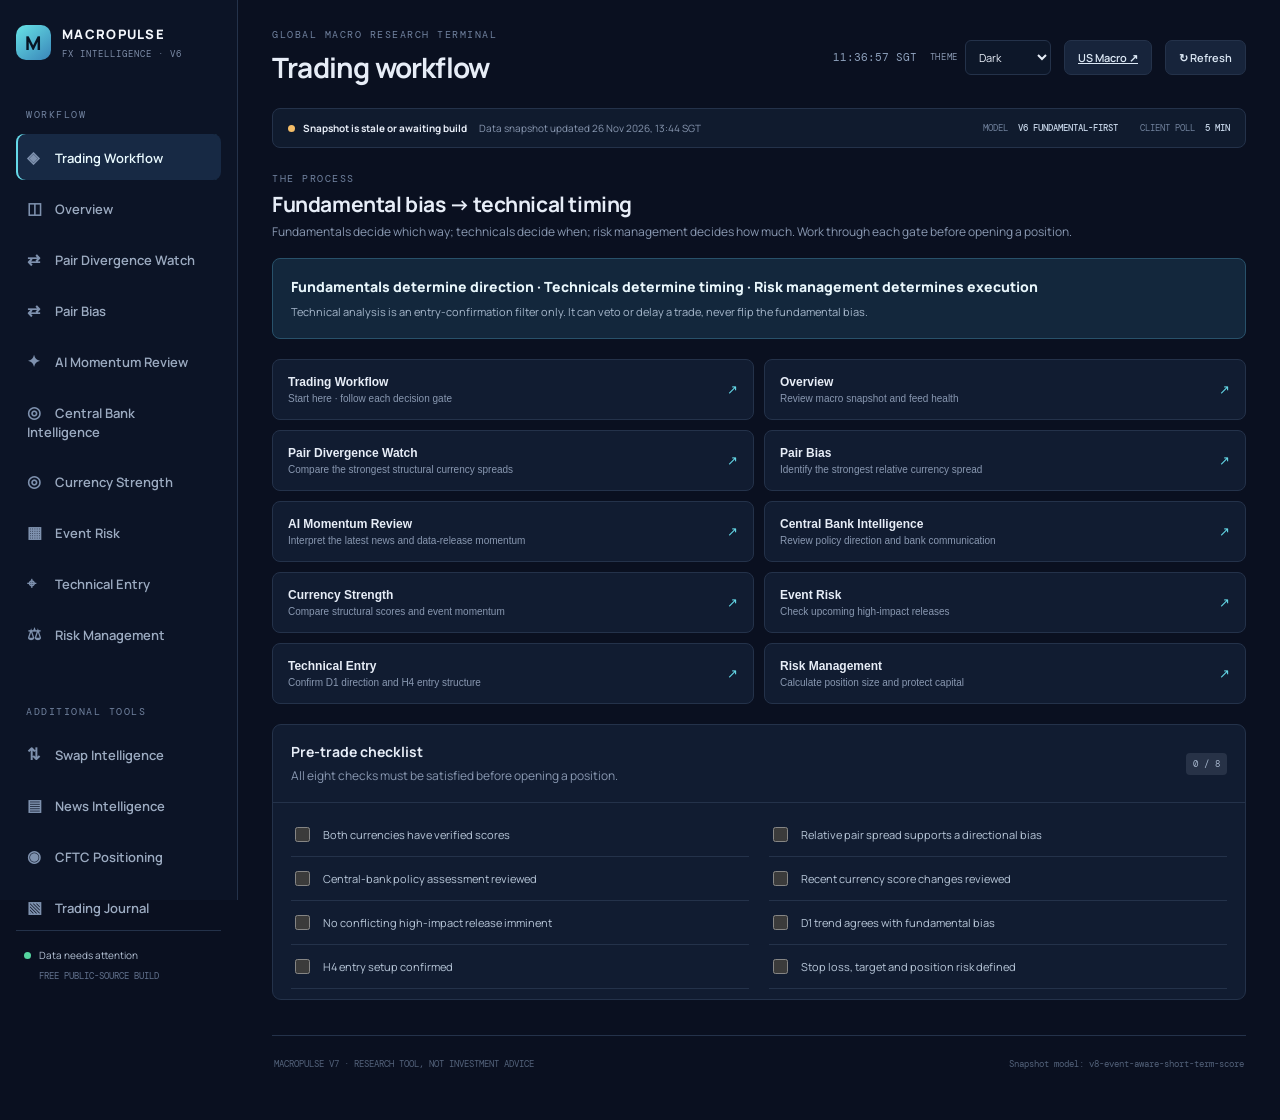
==== commit 84f212b3: "Bust stylesheet cache for Overview filter layout" ====
--- a/index.html
+++ b/index.html
@@ -7,7 +7,7 @@
 <meta name="description" content="Eight-currency macroeconomic and FX research dashboard.">
 <link rel="preconnect" href="https://fonts.googleapis.com"><link rel="preconnect" href="https://fonts.gstatic.com" crossorigin>
 <link href="https://fonts.googleapis.com/css2?family=DM+Mono:wght@400;500&family=Manrope:wght@400;500;600;700;800&display=swap" rel="stylesheet">
-<link rel="stylesheet" href="styles.css?v=20261125-mobile3">
+<link rel="stylesheet" href="styles.css?v=20261126-overview-filter2">
 <link rel="stylesheet" href="central-bank.css?v=20261119-integrated1">
 </head>
 <body>
--- a/styles.css
+++ b/styles.css
@@ -667,3 +667,25 @@
     gap:7px !important;
   }
 }
+
+
+/* Overview currency filter: tick boxes on the left, bulk-selection controls below. */
+#view-overview .overview-currency-filter{
+  display:flex !important;
+  flex-direction:column !important;
+  align-items:flex-start !important;
+  justify-content:flex-start !important;
+  gap:8px !important;
+}
+#view-overview .overview-currency-filter .strength-filter-options{
+  order:0 !important;
+  width:100% !important;
+  justify-content:flex-start !important;
+}
+#view-overview .overview-currency-filter .strength-filter-actions{
+  order:1 !important;
+  width:auto !important;
+  margin:0 !important;
+  justify-content:flex-start !important;
+  align-self:flex-start !important;
+}
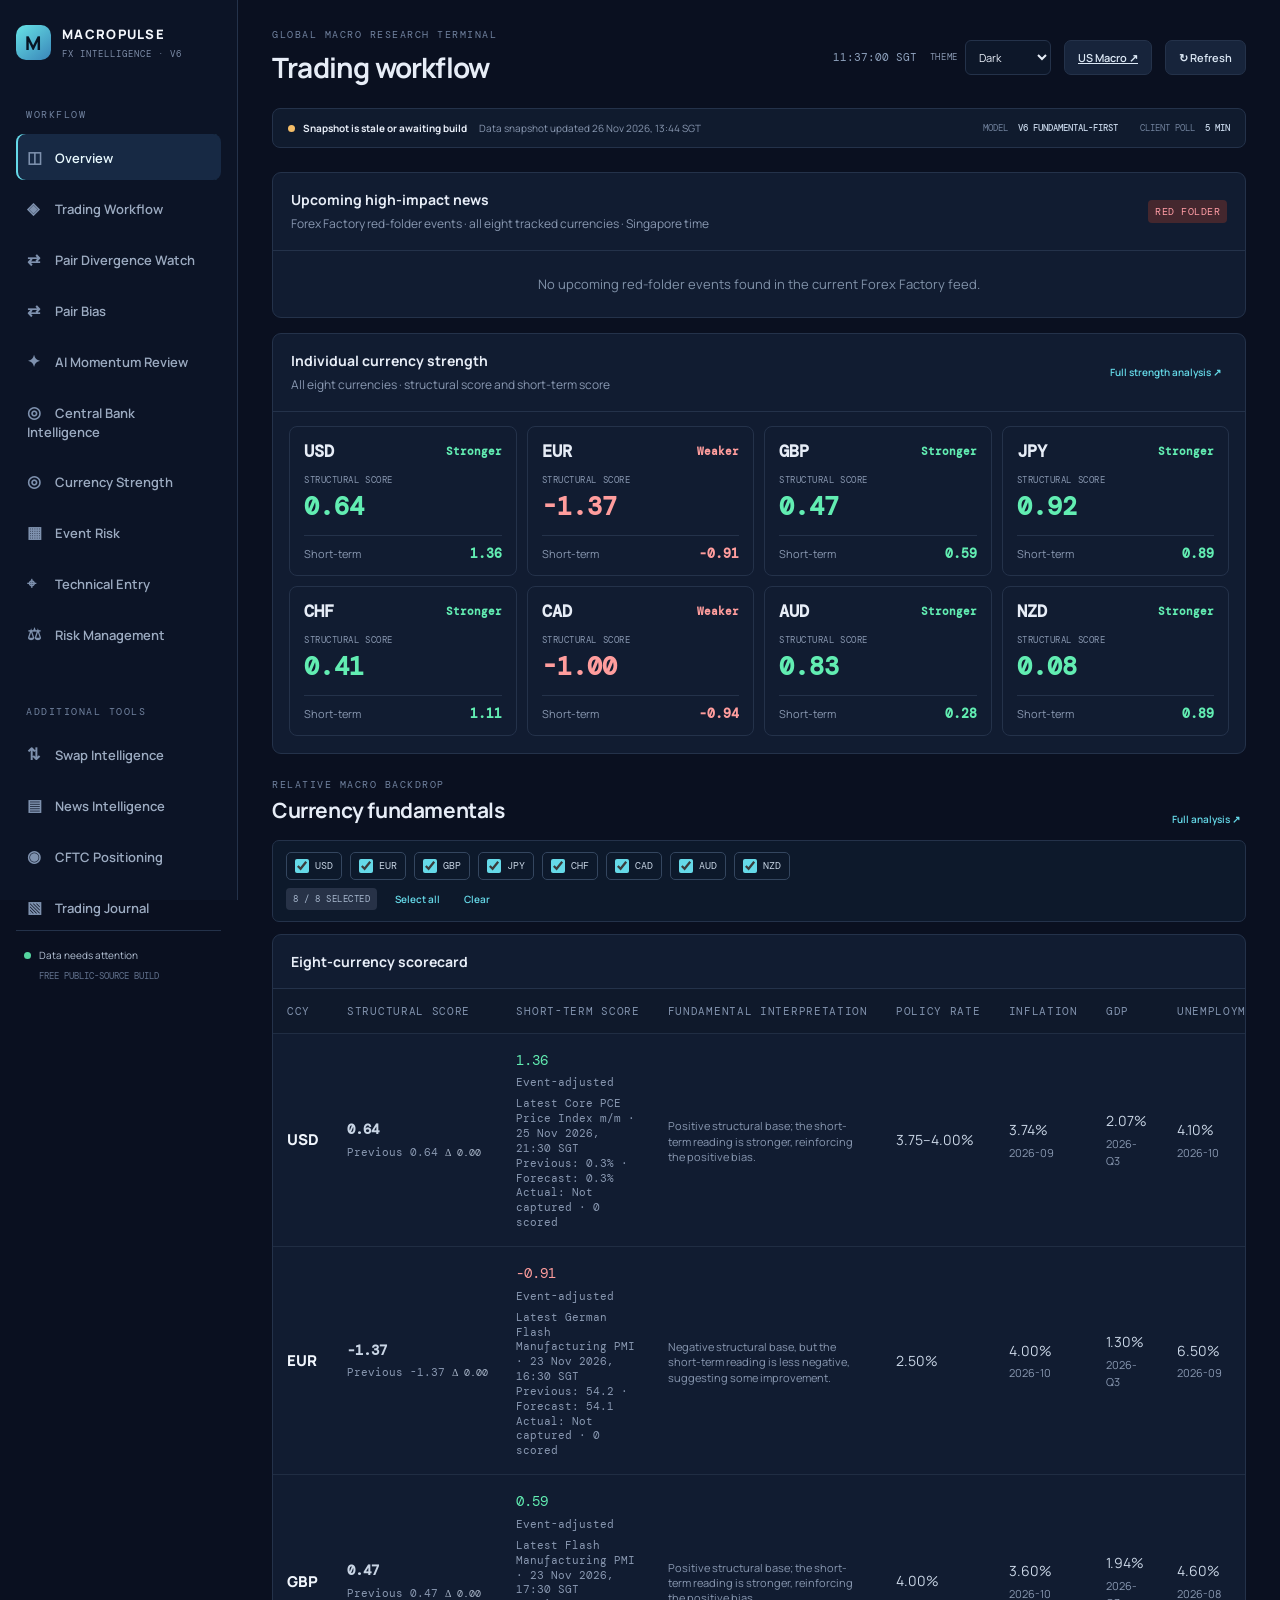
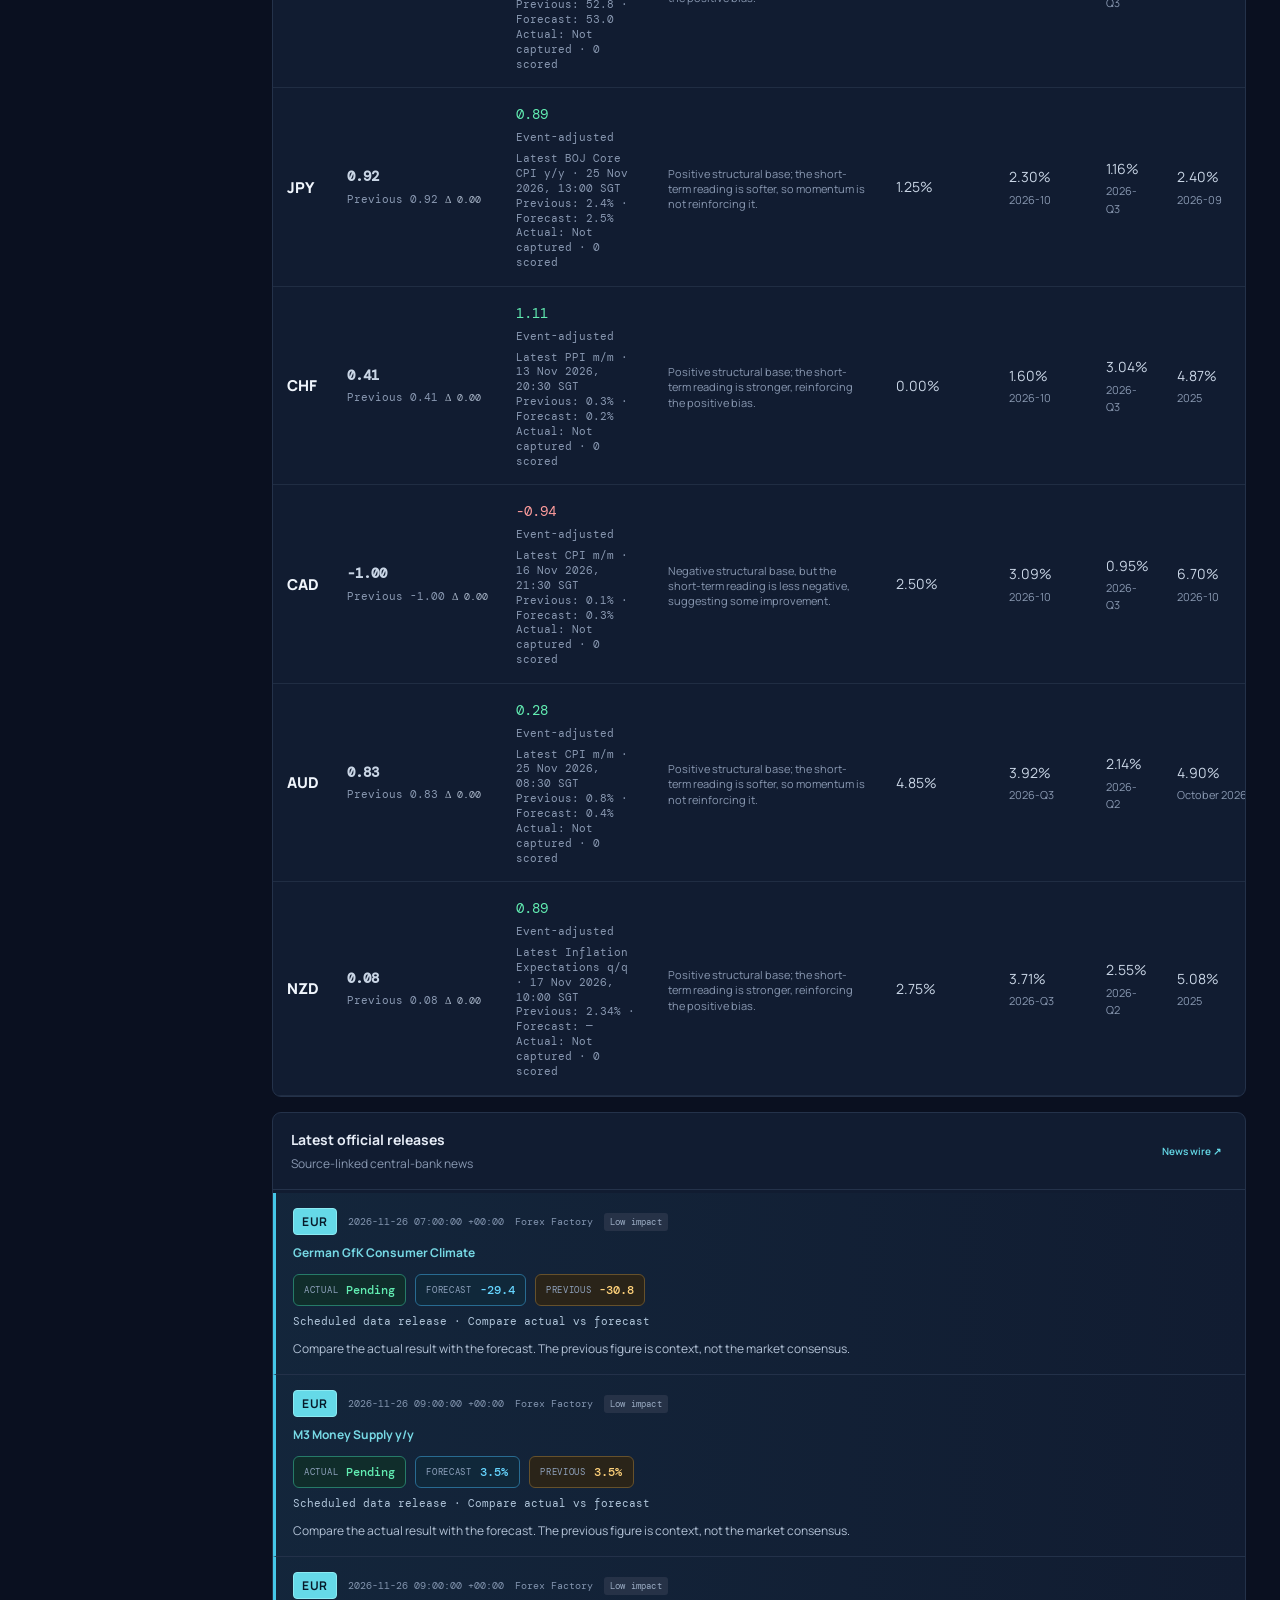
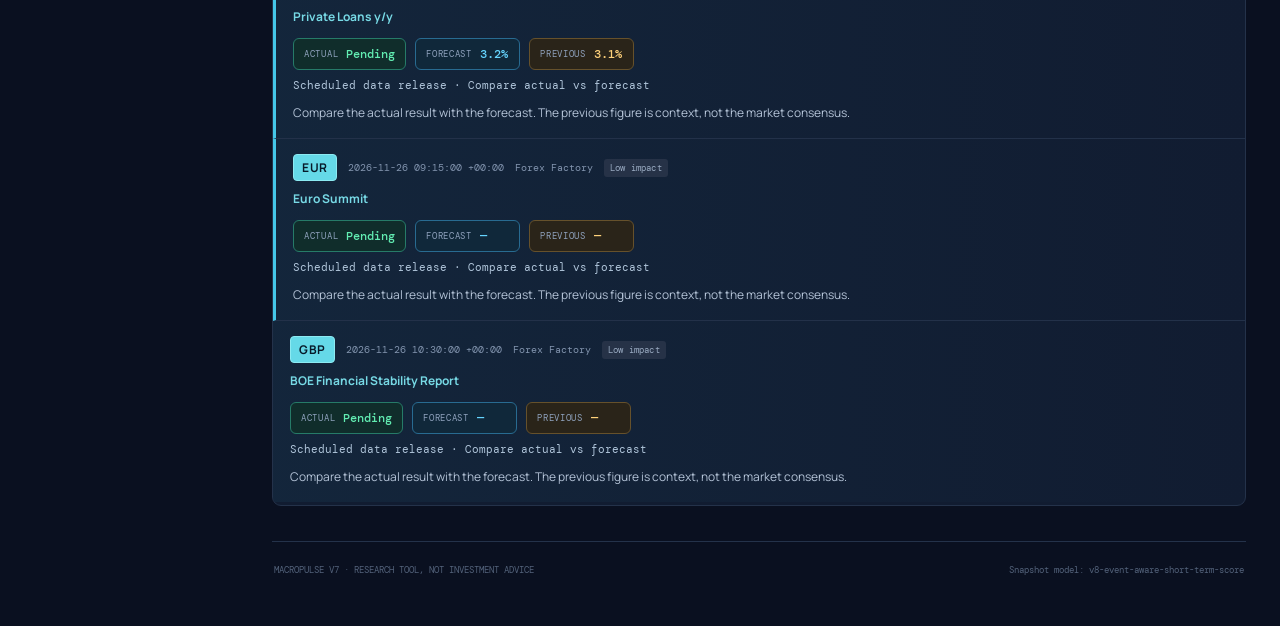
==== commit 112fdda6: "Make Overview the default dashboard landing page" ====
--- a/index.html
+++ b/index.html
@@ -17,8 +17,8 @@
     <a class="brand" href="#"><span class="brand-mark">M</span><span>MACROPULSE<small>FX INTELLIGENCE · V6</small></span></a>
     <div class="side-label">WORKFLOW</div>
     <nav id="navigation">
-      <button class="nav-item active" data-view="workflow"><span>◈</span> Trading Workflow</button>
-      <button class="nav-item" data-view="overview"><span>◫</span> Overview</button>
+      <button class="nav-item active" data-view="overview"><span>◫</span> Overview</button>
+      <button class="nav-item" data-view="workflow"><span>◈</span> Trading Workflow</button>
       <button class="nav-item" data-view="pair-divergence"><span>⇄</span> Pair Divergence Watch</button>
       <button class="nav-item" data-view="bias"><span>⇄</span> Pair Bias</button>
       <button class="nav-item" data-view="ai-review"><span>✦</span> AI Momentum Review</button>
@@ -49,13 +49,13 @@
       <div class="status-right"><span>MODEL <b>V6 FUNDAMENTAL-FIRST</b></span><span>CLIENT POLL <b>5 MIN</b></span></div>
     </section>
 
-    <section class="view active" id="view-workflow">
+    <section class="view" id="view-workflow">
 <div class="section-heading"><div><div class="eyebrow">THE PROCESS</div><h2>Fundamental bias → technical timing</h2><p>Fundamentals decide which way; technicals decide when; risk management decides how much. Work through each gate before opening a position.</p></div></div>
 <div class="rule-banner"><div class="rule-banner-main">Fundamentals determine direction · Technicals determine timing · Risk management determines execution</div><div class="rule-banner-sub">Technical analysis is an entry-confirmation filter only. It can veto or delay a trade, never flip the fundamental bias.</div></div>
 <div id="workflow-steps" class="workflow-steps"></div>
 <div class="panel"><div class="panel-head"><div><b>Pre-trade checklist</b><p>All eight checks must be satisfied before opening a position.</p></div><span class="tag tag-neutral" id="checklist-count">0 / 8</span></div><div id="pretrade-checklist" class="checklist"></div></div>
 </section>
-<section class="view" id="view-overview">
+<section class="view active" id="view-overview">
       <div class="panel" id="overview-high-impact-panel">
         <div class="panel-head"><div><b>Upcoming high-impact news</b><p>Forex Factory red-folder events · all eight tracked currencies · Singapore time</p></div><div class="high-impact-head-actions"><span class="tag impact-high">RED FOLDER</span><button type="button" class="text-button" id="high-impact-toggle" aria-expanded="false">Show all</button></div></div>
         <div id="overview-high-impact-news" class="high-impact-list"><div class="empty">Loading high-impact calendar…</div></div>
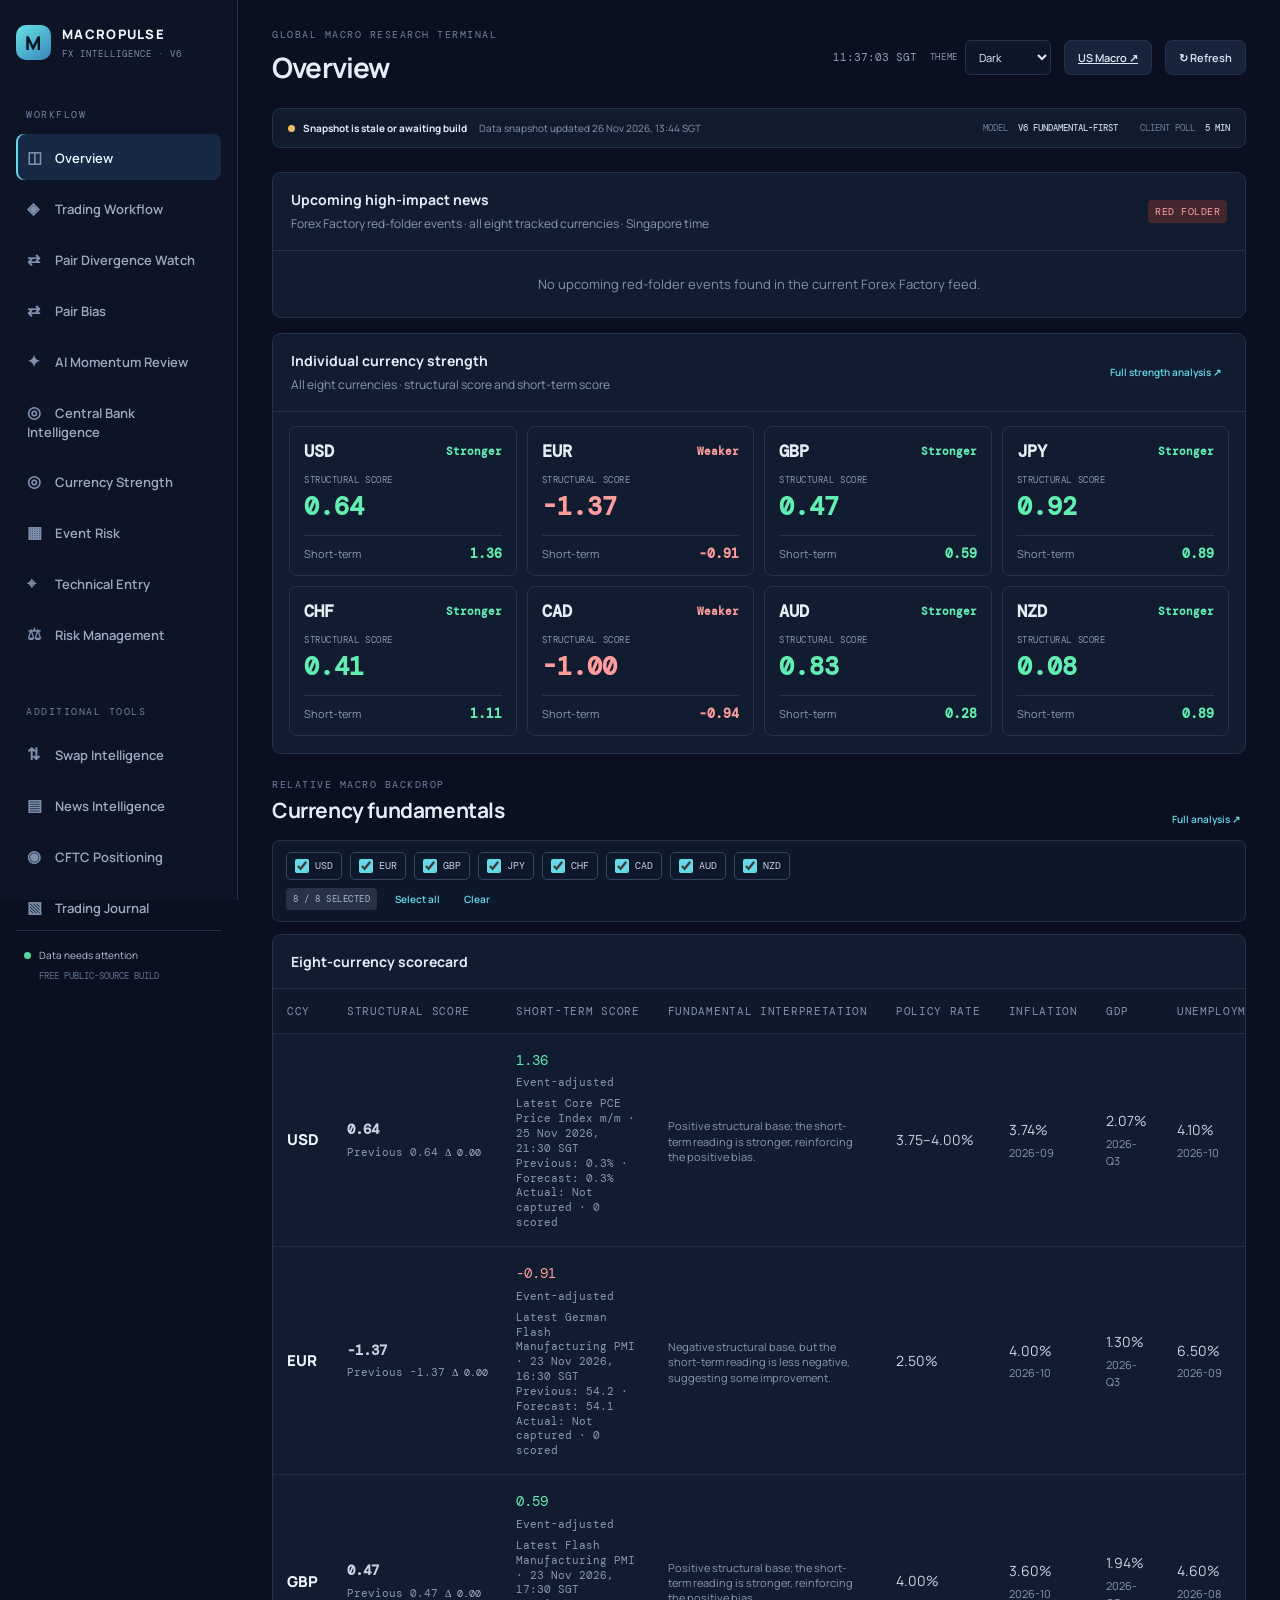
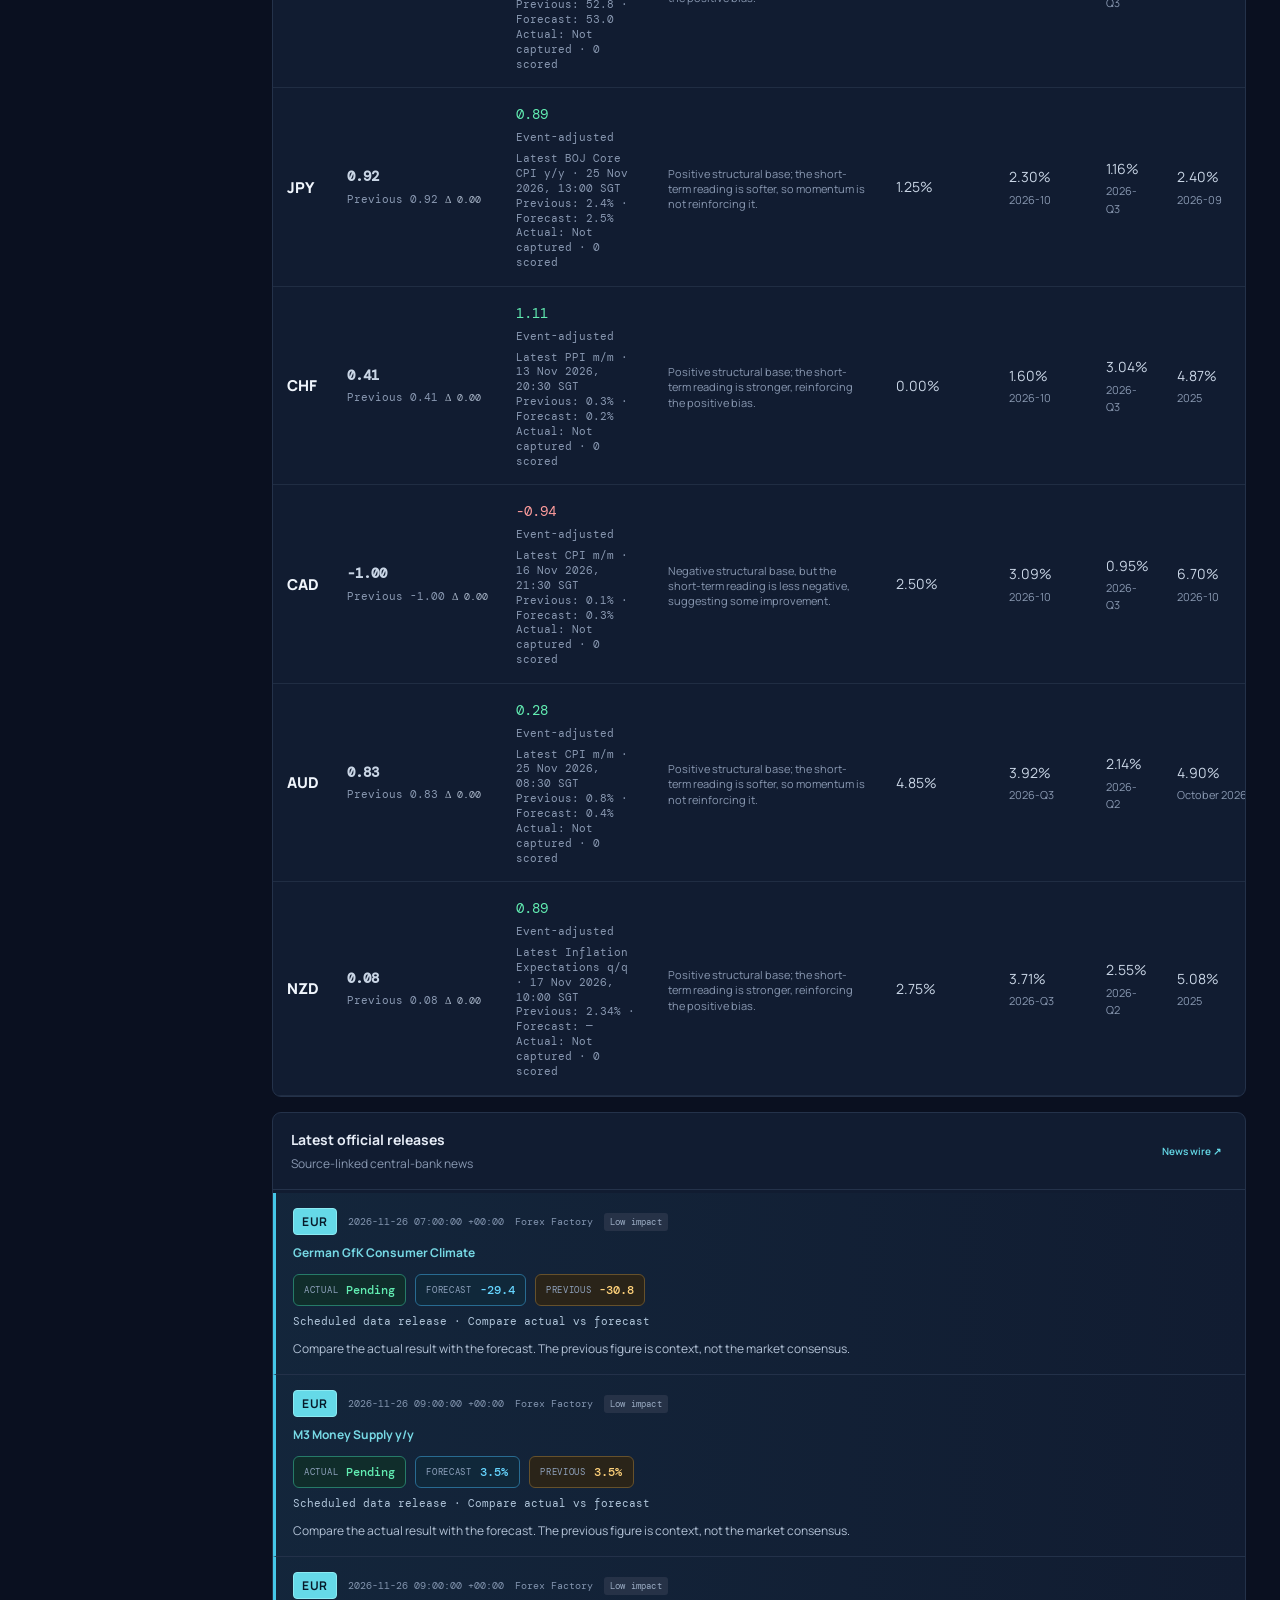
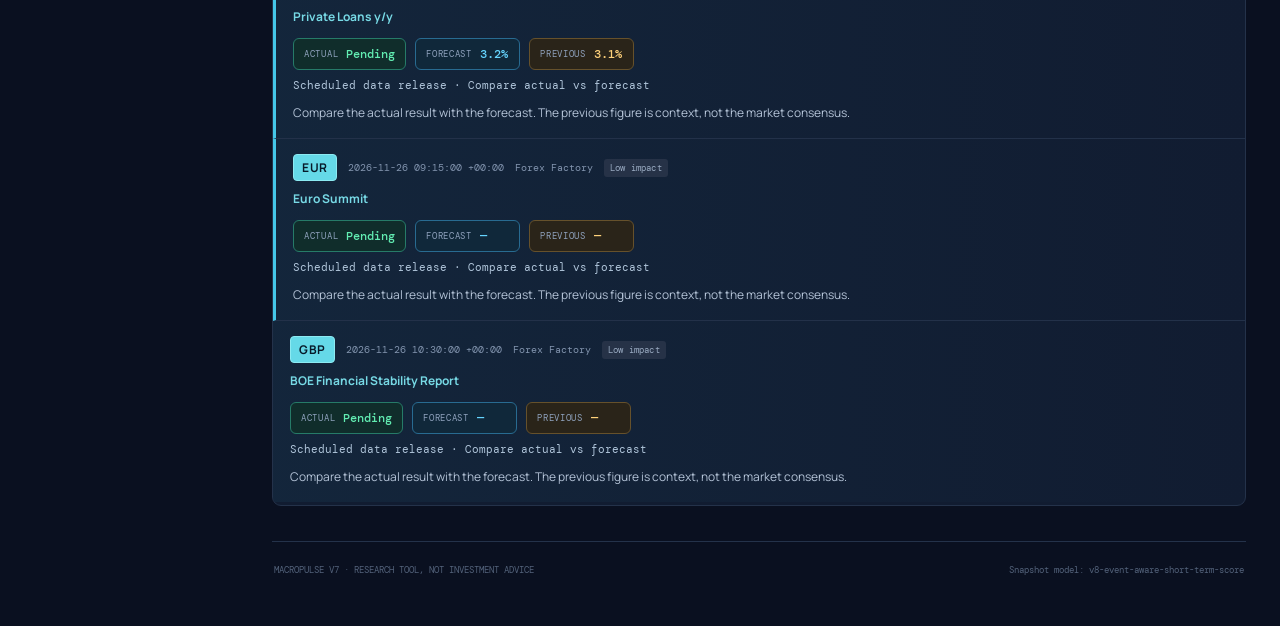
==== commit 99f61081: "Make Overview the first rendered dashboard page" ====
--- a/index.html
+++ b/index.html
@@ -40,7 +40,7 @@
   <main class="main">
     <header class="topbar">
       <button type="button" class="mobile-menu-toggle" id="mobile-menu-toggle" aria-controls="mobile-sidebar" aria-expanded="false">☰ <span>MENU</span></button>
-      <div class="topbar-title"><div><div class="eyebrow">GLOBAL MACRO RESEARCH TERMINAL</div><h1 id="page-title">Trading workflow</h1></div></div>
+      <div class="topbar-title"><div><div class="eyebrow">GLOBAL MACRO RESEARCH TERMINAL</div><h1 id="page-title">Overview</h1></div></div>
       <div class="top-actions"><span class="market-clock" id="clock">--:--:-- SGT</span><label class="theme-picker" for="theme-select">THEME <select id="theme-select" class="select" aria-label="Choose dashboard theme"><option value="white">White</option><option value="grey">Grey</option><option value="dark">Dark</option></select></label><a class="btn btn-quiet" href="./us-macro.html">US Macro ↗</a><button class="btn btn-quiet" id="refresh-btn">↻ Refresh</button></div>
     </header>
 
@@ -48,6 +48,7 @@
       <div><span class="status-dot" id="status-dot"></span><b id="data-status">Checking data snapshot</b><span class="muted" id="updated-at">—</span></div>
       <div class="status-right"><span>MODEL <b>V6 FUNDAMENTAL-FIRST</b></span><span>CLIENT POLL <b>5 MIN</b></span></div>
     </section>
+
 
     <section class="view" id="view-workflow">
 <div class="section-heading"><div><div class="eyebrow">THE PROCESS</div><h2>Fundamental bias → technical timing</h2><p>Fundamentals decide which way; technicals decide when; risk management decides how much. Work through each gate before opening a position.</p></div></div>
@@ -193,7 +194,7 @@
     <footer><span>MACROPULSE V7 · RESEARCH TOOL, NOT INVESTMENT ADVICE</span><span id="footer-model">Snapshot model: —</span></footer>
   </main>
 </div>
-<script src="app.js?v=20261125-structural-pair-bias1" defer></script>
+<script src="app.js?v=20261126-overview-default2" defer></script>
 <script src="swap.js?v=20261117-swap1" defer></script>
 <script src="central-bank.js?v=20261119-integrated1" defer></script>
 </body></html>
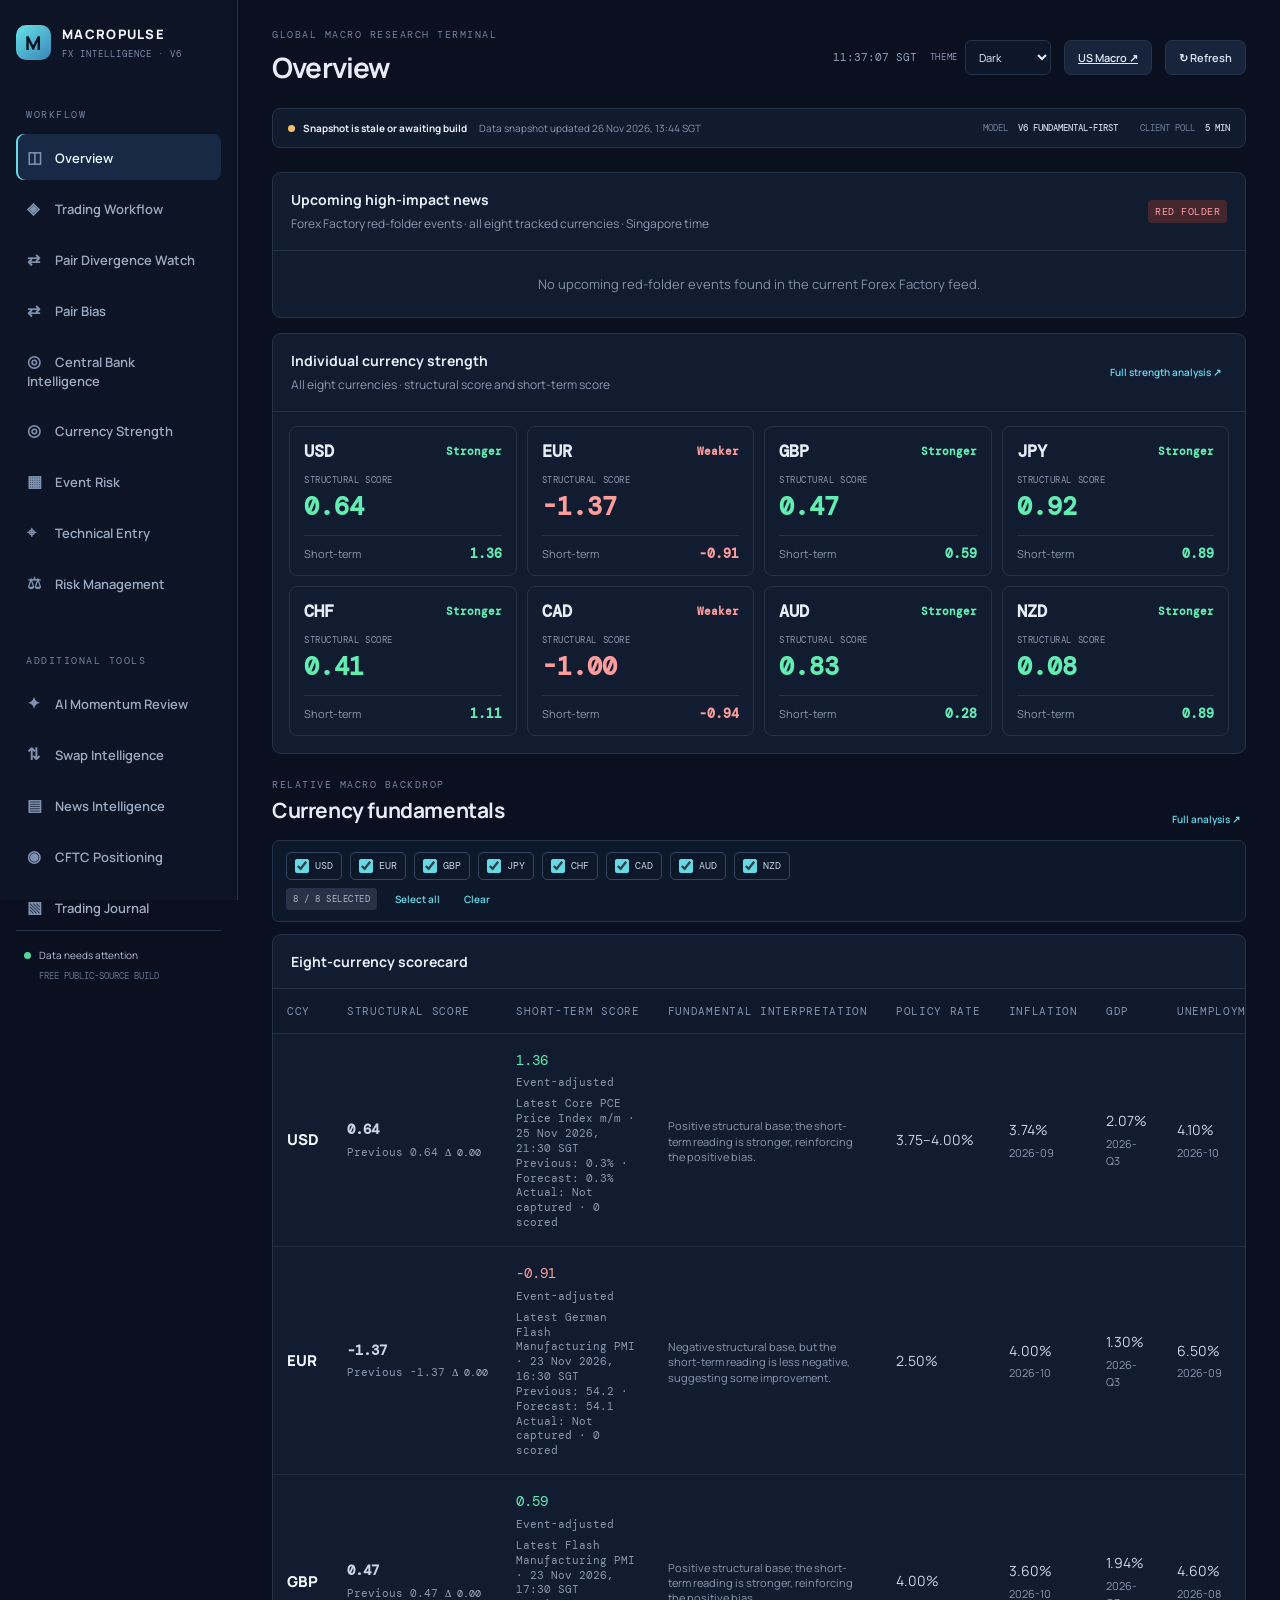
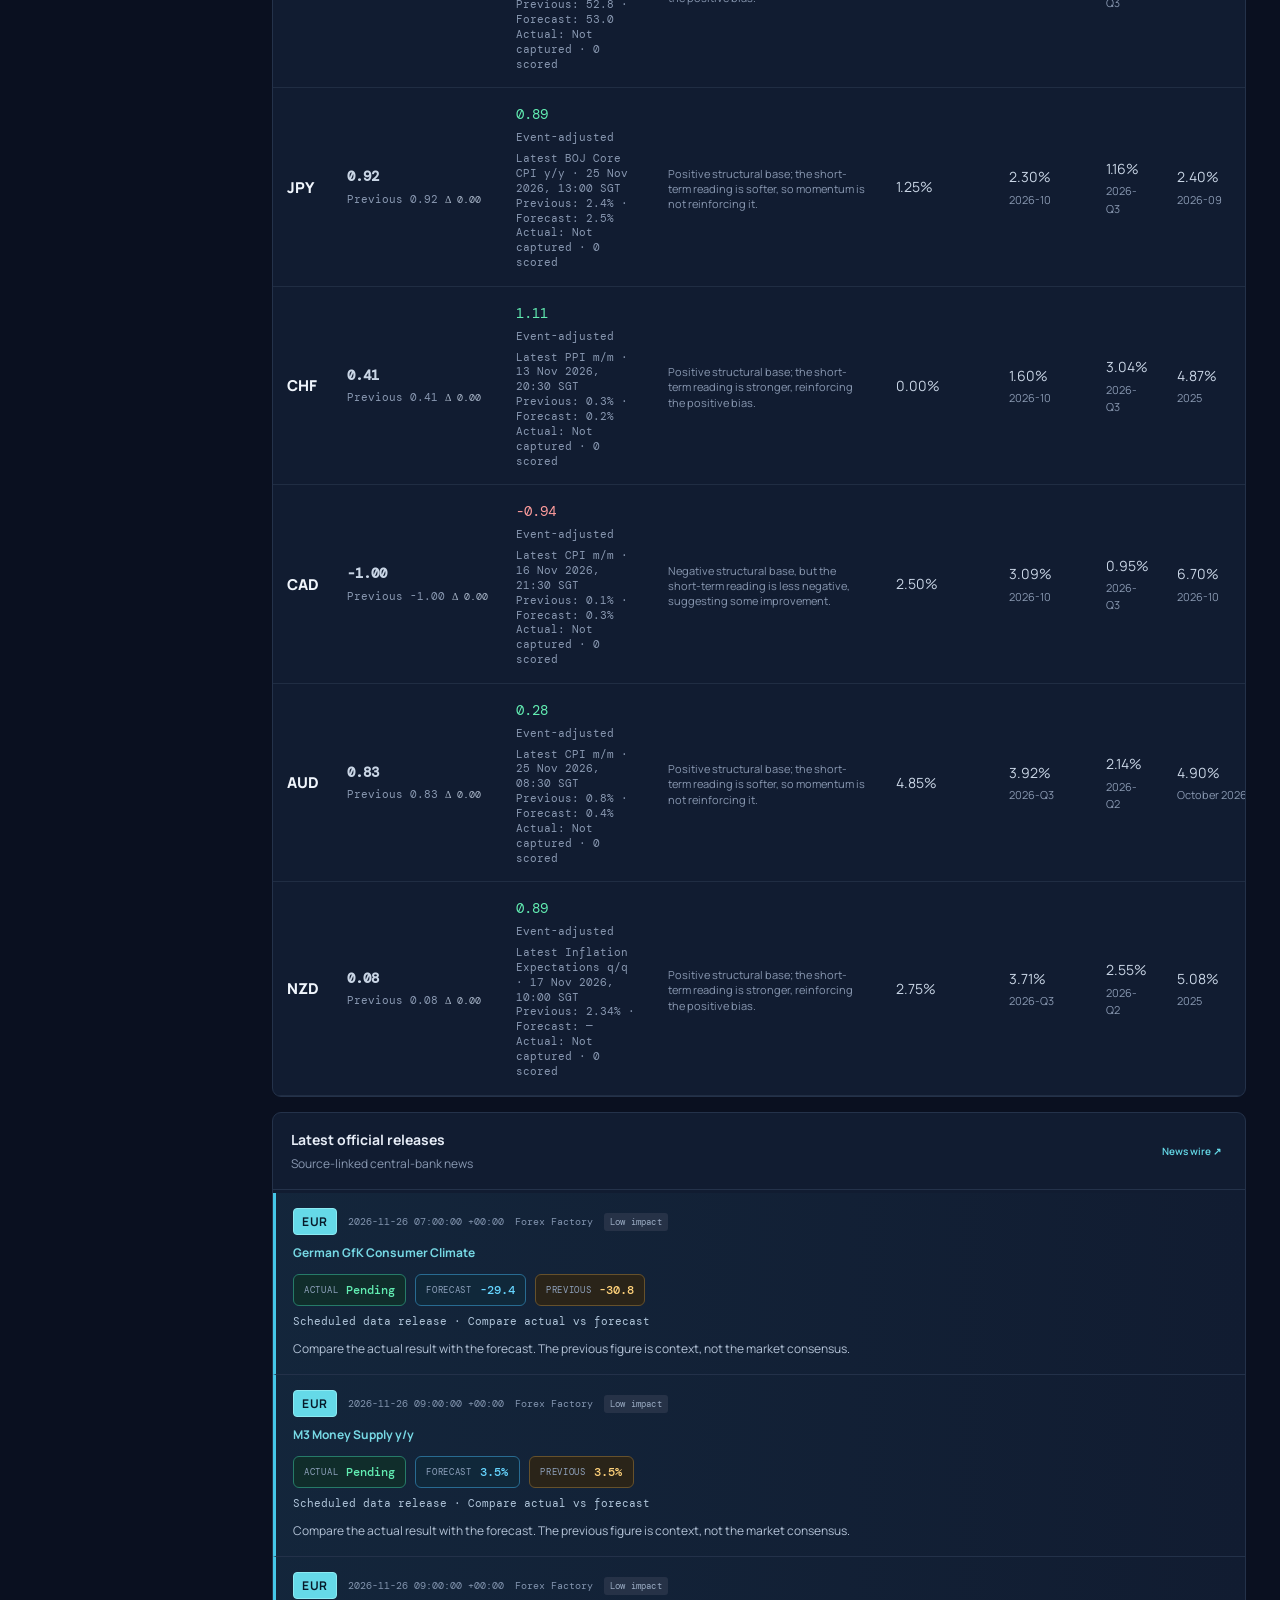
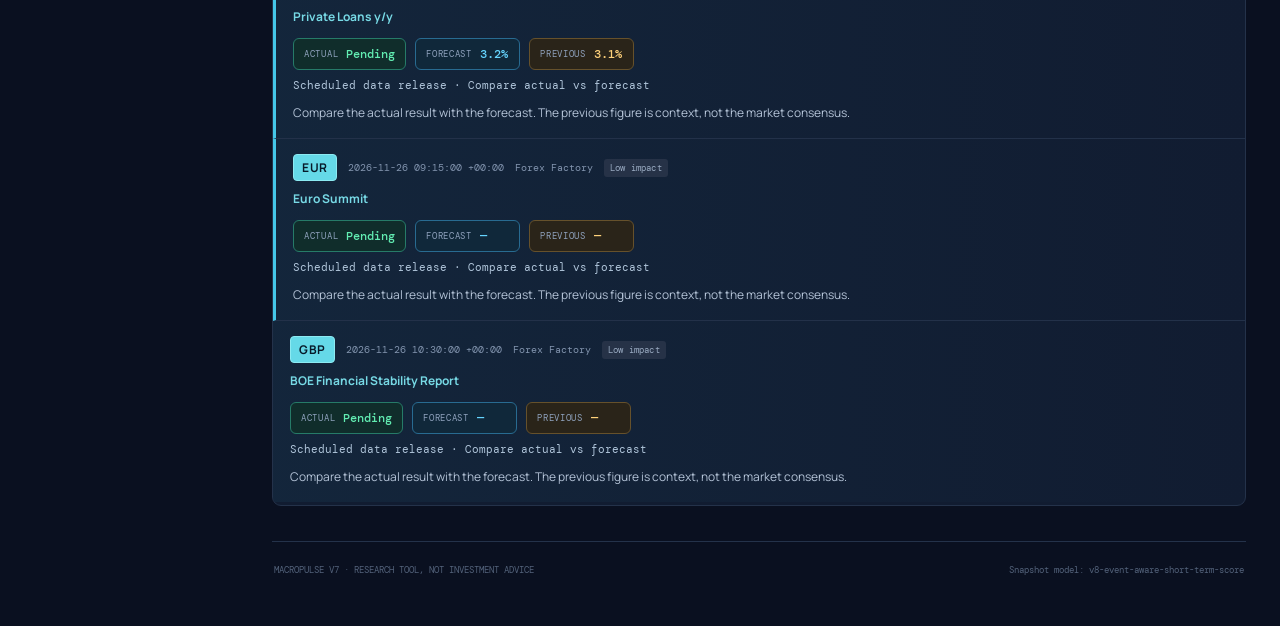
==== commit 7765fe2c: "Set Overview as landing page and move AI review to Additional Tools" ====
--- a/index.html
+++ b/index.html
@@ -21,7 +21,6 @@
       <button class="nav-item" data-view="workflow"><span>◈</span> Trading Workflow</button>
       <button class="nav-item" data-view="pair-divergence"><span>⇄</span> Pair Divergence Watch</button>
       <button class="nav-item" data-view="bias"><span>⇄</span> Pair Bias</button>
-      <button class="nav-item" data-view="ai-review"><span>✦</span> AI Momentum Review</button>
       <button class="nav-item" data-view="centralbank"><span>◎</span> Central Bank Intelligence</button>
       <button class="nav-item" data-view="currencies"><span>◎</span> Currency Strength</button>
       <button class="nav-item" data-view="calendar"><span>▦</span> Event Risk</button>
@@ -29,6 +28,7 @@
       <button class="nav-item" data-view="risk"><span>⚖</span> Risk Management</button>
     </nav>
     <div class="side-label">ADDITIONAL TOOLS</div><nav>
+      <button class="nav-item" data-view="ai-review"><span>✦</span> AI Momentum Review</button>
       <button class="nav-item" data-view="swap"><span>⇅</span> Swap Intelligence</button>
       <button class="nav-item" data-view="news"><span>▤</span> News Intelligence</button>
       <button class="nav-item" data-view="positioning"><span>◉</span> CFTC Positioning</button>
@@ -50,12 +50,7 @@
     </section>
 
 
-    <section class="view" id="view-workflow">
-<div class="section-heading"><div><div class="eyebrow">THE PROCESS</div><h2>Fundamental bias → technical timing</h2><p>Fundamentals decide which way; technicals decide when; risk management decides how much. Work through each gate before opening a position.</p></div></div>
-<div class="rule-banner"><div class="rule-banner-main">Fundamentals determine direction · Technicals determine timing · Risk management determines execution</div><div class="rule-banner-sub">Technical analysis is an entry-confirmation filter only. It can veto or delay a trade, never flip the fundamental bias.</div></div>
-<div id="workflow-steps" class="workflow-steps"></div>
-<div class="panel"><div class="panel-head"><div><b>Pre-trade checklist</b><p>All eight checks must be satisfied before opening a position.</p></div><span class="tag tag-neutral" id="checklist-count">0 / 8</span></div><div id="pretrade-checklist" class="checklist"></div></div>
-</section>
+    
 <section class="view active" id="view-overview">
       <div class="panel" id="overview-high-impact-panel">
         <div class="panel-head"><div><b>Upcoming high-impact news</b><p>Forex Factory red-folder events · all eight tracked currencies · Singapore time</p></div><div class="high-impact-head-actions"><span class="tag impact-high">RED FOLDER</span><button type="button" class="text-button" id="high-impact-toggle" aria-expanded="false">Show all</button></div></div>
@@ -87,6 +82,12 @@
       <div class="panel"><div class="panel-head"><div><b>Latest official releases</b><p>Source-linked central-bank news</p></div><button class="text-button" data-go="news">News wire ↗</button></div><div id="overview-news" class="news-list"><div class="empty">Loading releases…</div></div></div>
     </section>
 
+    <section class="view" id="view-workflow">
+<div class="section-heading"><div><div class="eyebrow">THE PROCESS</div><h2>Fundamental bias → technical timing</h2><p>Fundamentals decide which way; technicals decide when; risk management decides how much. Work through each gate before opening a position.</p></div></div>
+<div class="rule-banner"><div class="rule-banner-main">Fundamentals determine direction · Technicals determine timing · Risk management determines execution</div><div class="rule-banner-sub">Technical analysis is an entry-confirmation filter only. It can veto or delay a trade, never flip the fundamental bias.</div></div>
+<div id="workflow-steps" class="workflow-steps"></div>
+<div class="panel"><div class="panel-head"><div><b>Pre-trade checklist</b><p>All eight checks must be satisfied before opening a position.</p></div><span class="tag tag-neutral" id="checklist-count">0 / 8</span></div><div id="pretrade-checklist" class="checklist"></div></div>
+</section>
     <section class="view" id="view-pair-divergence">
       <div class="section-heading"><div><div class="eyebrow">RELATIVE CURRENCY STRENGTH</div><h2>Pair Divergence Watch</h2><p>Rank currency pairs by the difference between their structural scores. A wider positive spread means the base currency has stronger structural fundamentals than the quote currency.</p></div><button class="text-button" data-go="pairs">Open full pair universe ↗</button></div>
       <div class="strength-filter divergence-filter" id="divergence-threshold-filter"><div><b>Filter by absolute variance</b><small>Tick one or more thresholds to show qualifying positive and negative spreads.</small></div><div class="strength-filter-options"><label><input type="checkbox" class="divergence-threshold-check" value="2"><span>Variance ≥ +2.00 or ≤ −2.00</span></label><label><input type="checkbox" class="divergence-threshold-check" value="1"><span>Variance ≥ +1.00 or ≤ −1.00</span></label></div><button type="button" class="text-button" id="divergence-clear-filter">Clear filter</button></div>
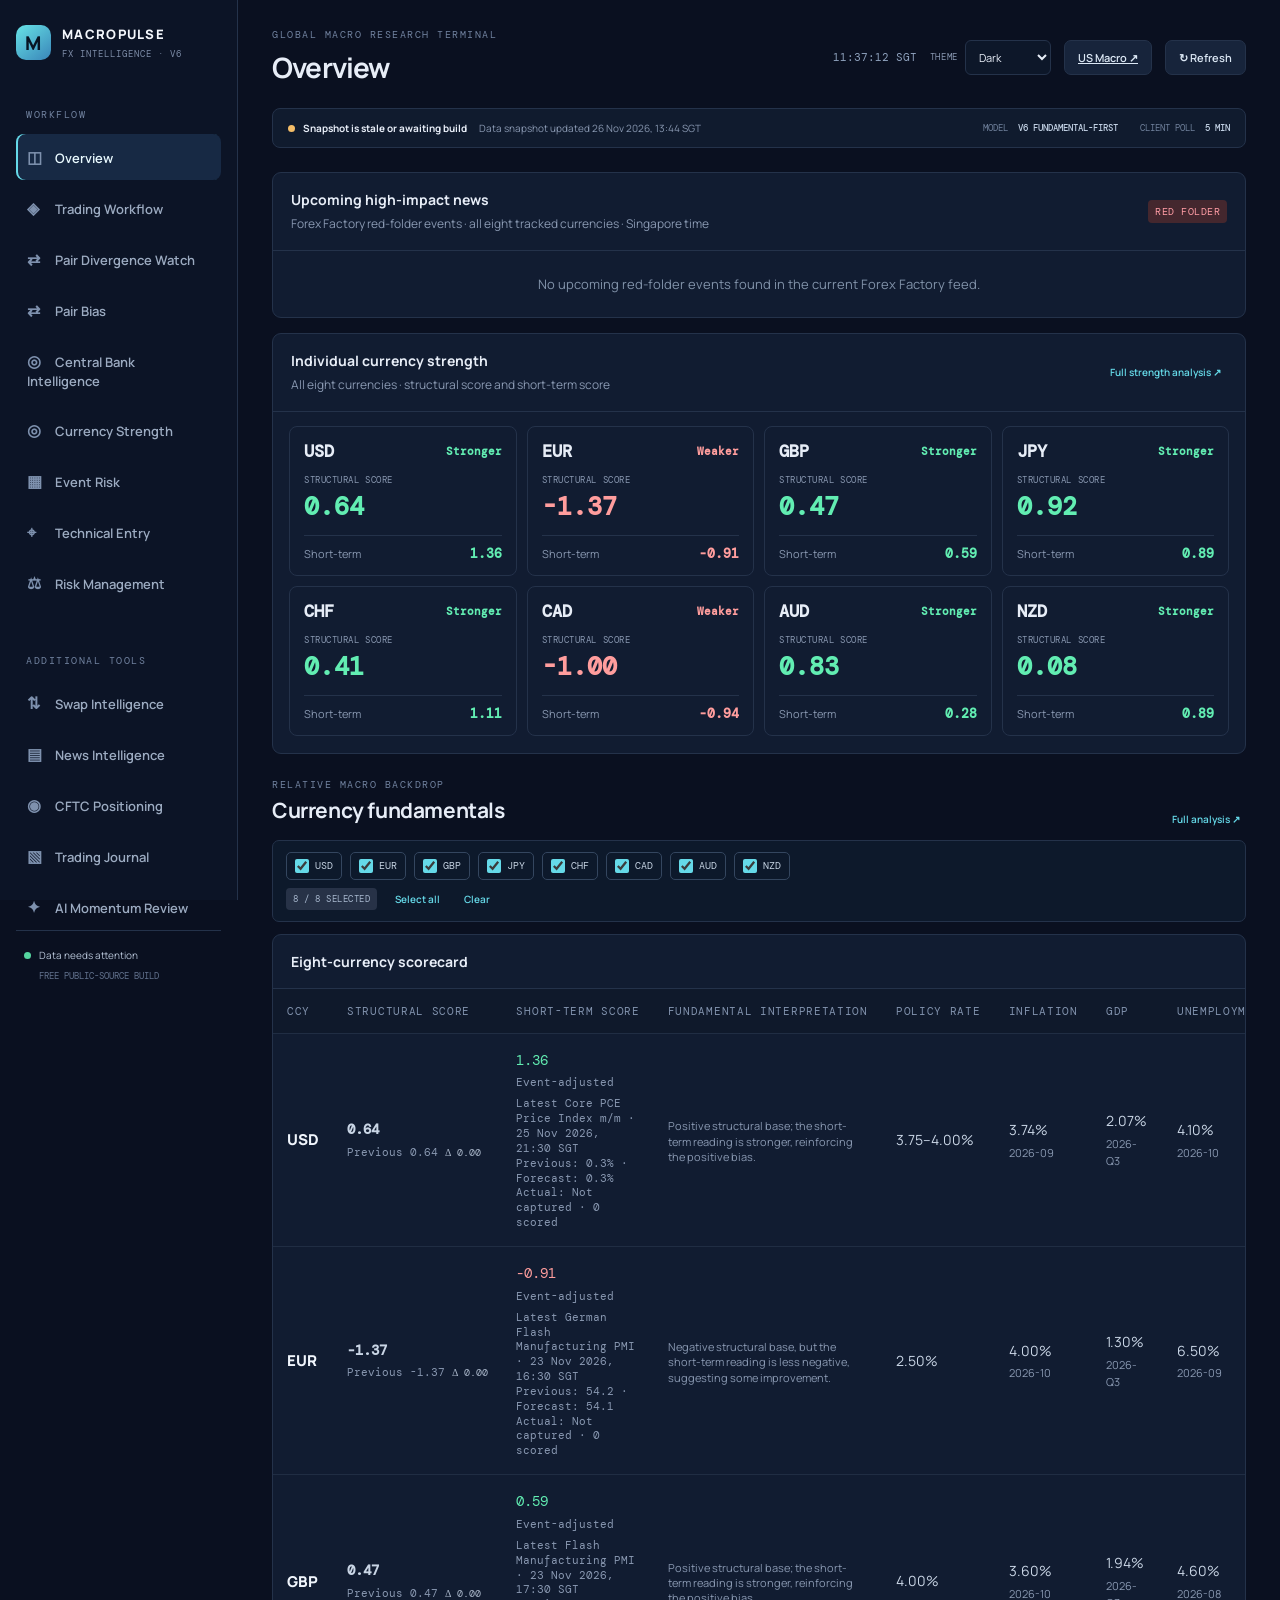
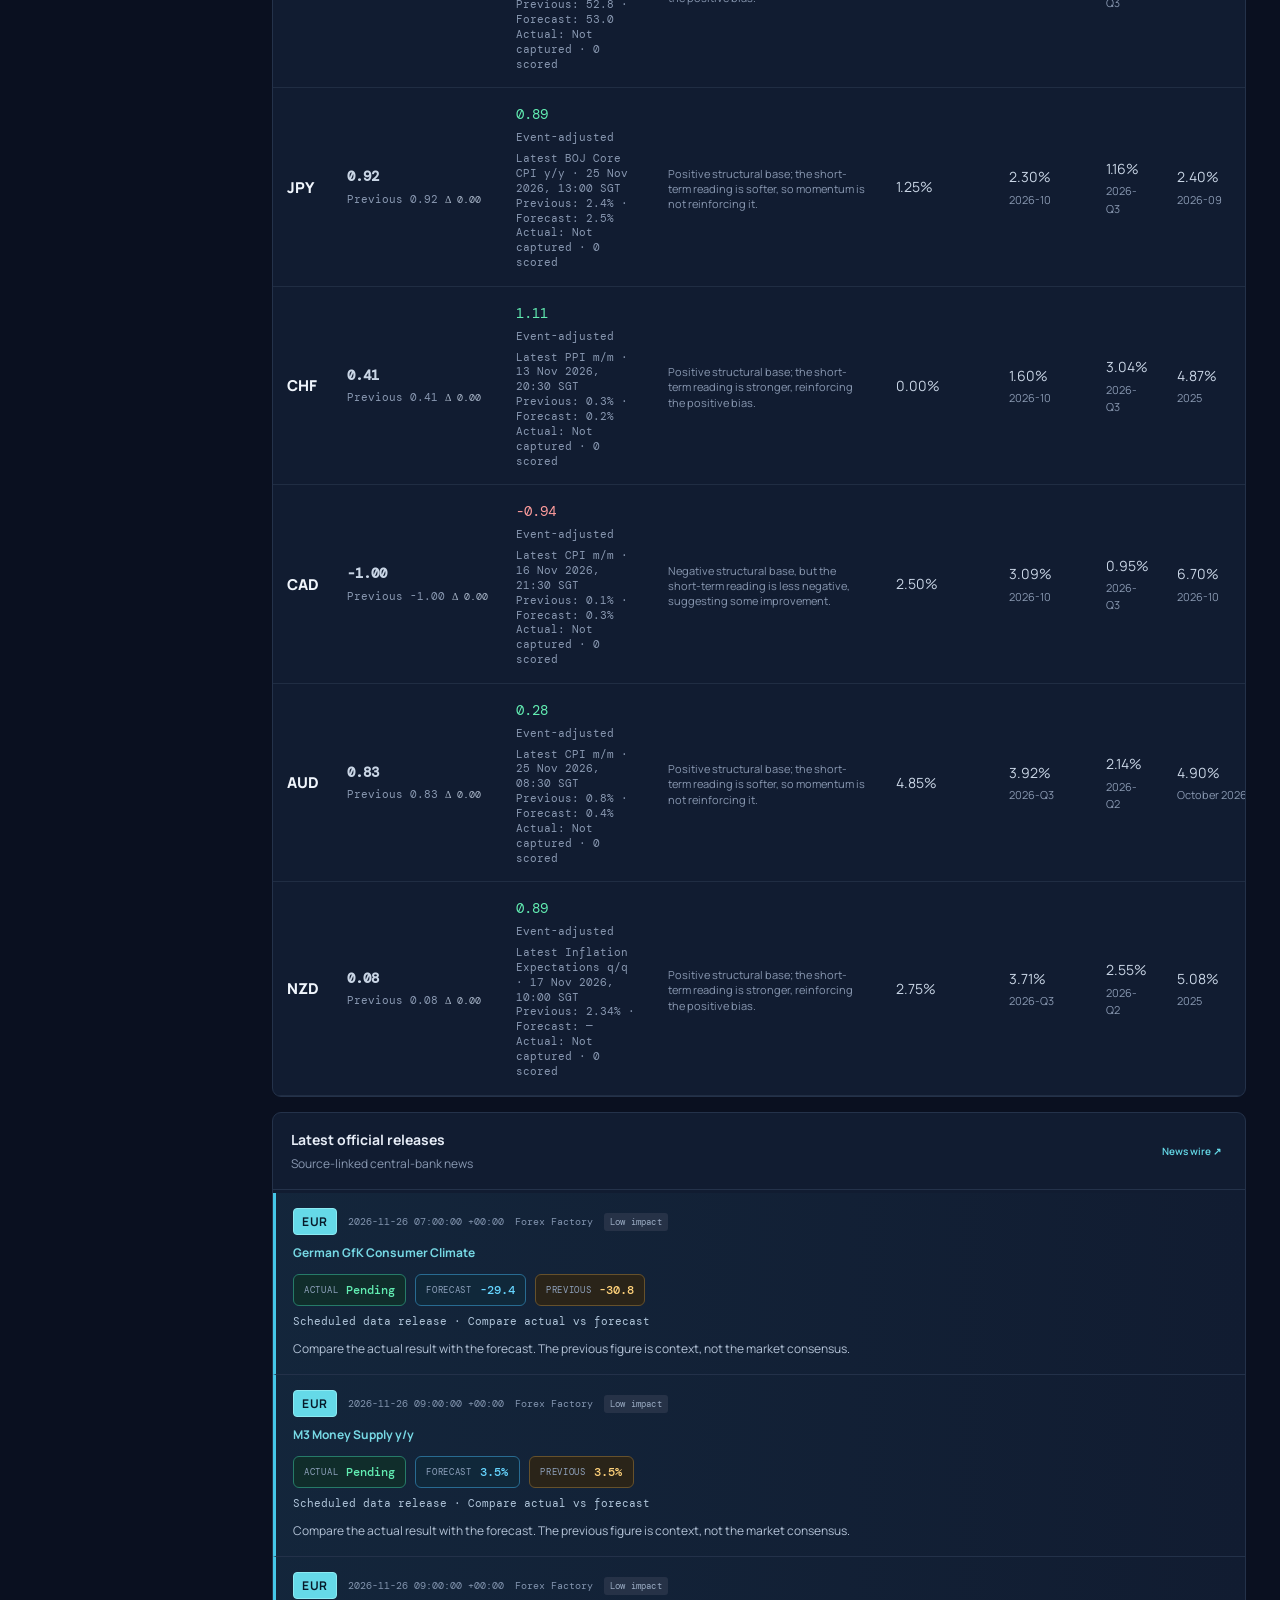
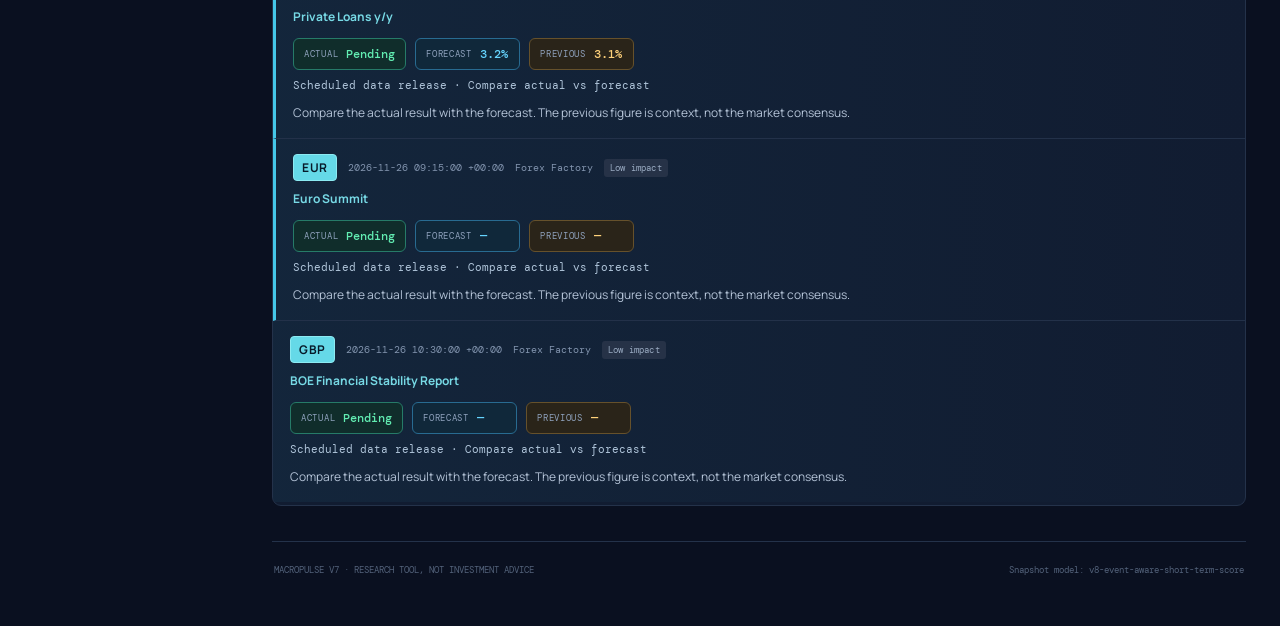
==== commit 0594acaa: "Move AI Momentum Review to the end of Additional Tools" ====
--- a/index.html
+++ b/index.html
@@ -28,11 +28,11 @@
       <button class="nav-item" data-view="risk"><span>⚖</span> Risk Management</button>
     </nav>
     <div class="side-label">ADDITIONAL TOOLS</div><nav>
-      <button class="nav-item" data-view="ai-review"><span>✦</span> AI Momentum Review</button>
       <button class="nav-item" data-view="swap"><span>⇅</span> Swap Intelligence</button>
       <button class="nav-item" data-view="news"><span>▤</span> News Intelligence</button>
       <button class="nav-item" data-view="positioning"><span>◉</span> CFTC Positioning</button>
       <button class="nav-item" data-view="journal"><span>▧</span> Trading Journal</button>
+      <button class="nav-item" data-view="ai-review"><span>✦</span> AI Momentum Review</button>
     </nav>
     <div class="sidebar-bottom"><span class="live-dot"></span><span id="pipeline-label">Connecting to data…</span><small>FREE PUBLIC-SOURCE BUILD</small></div>
   </aside>
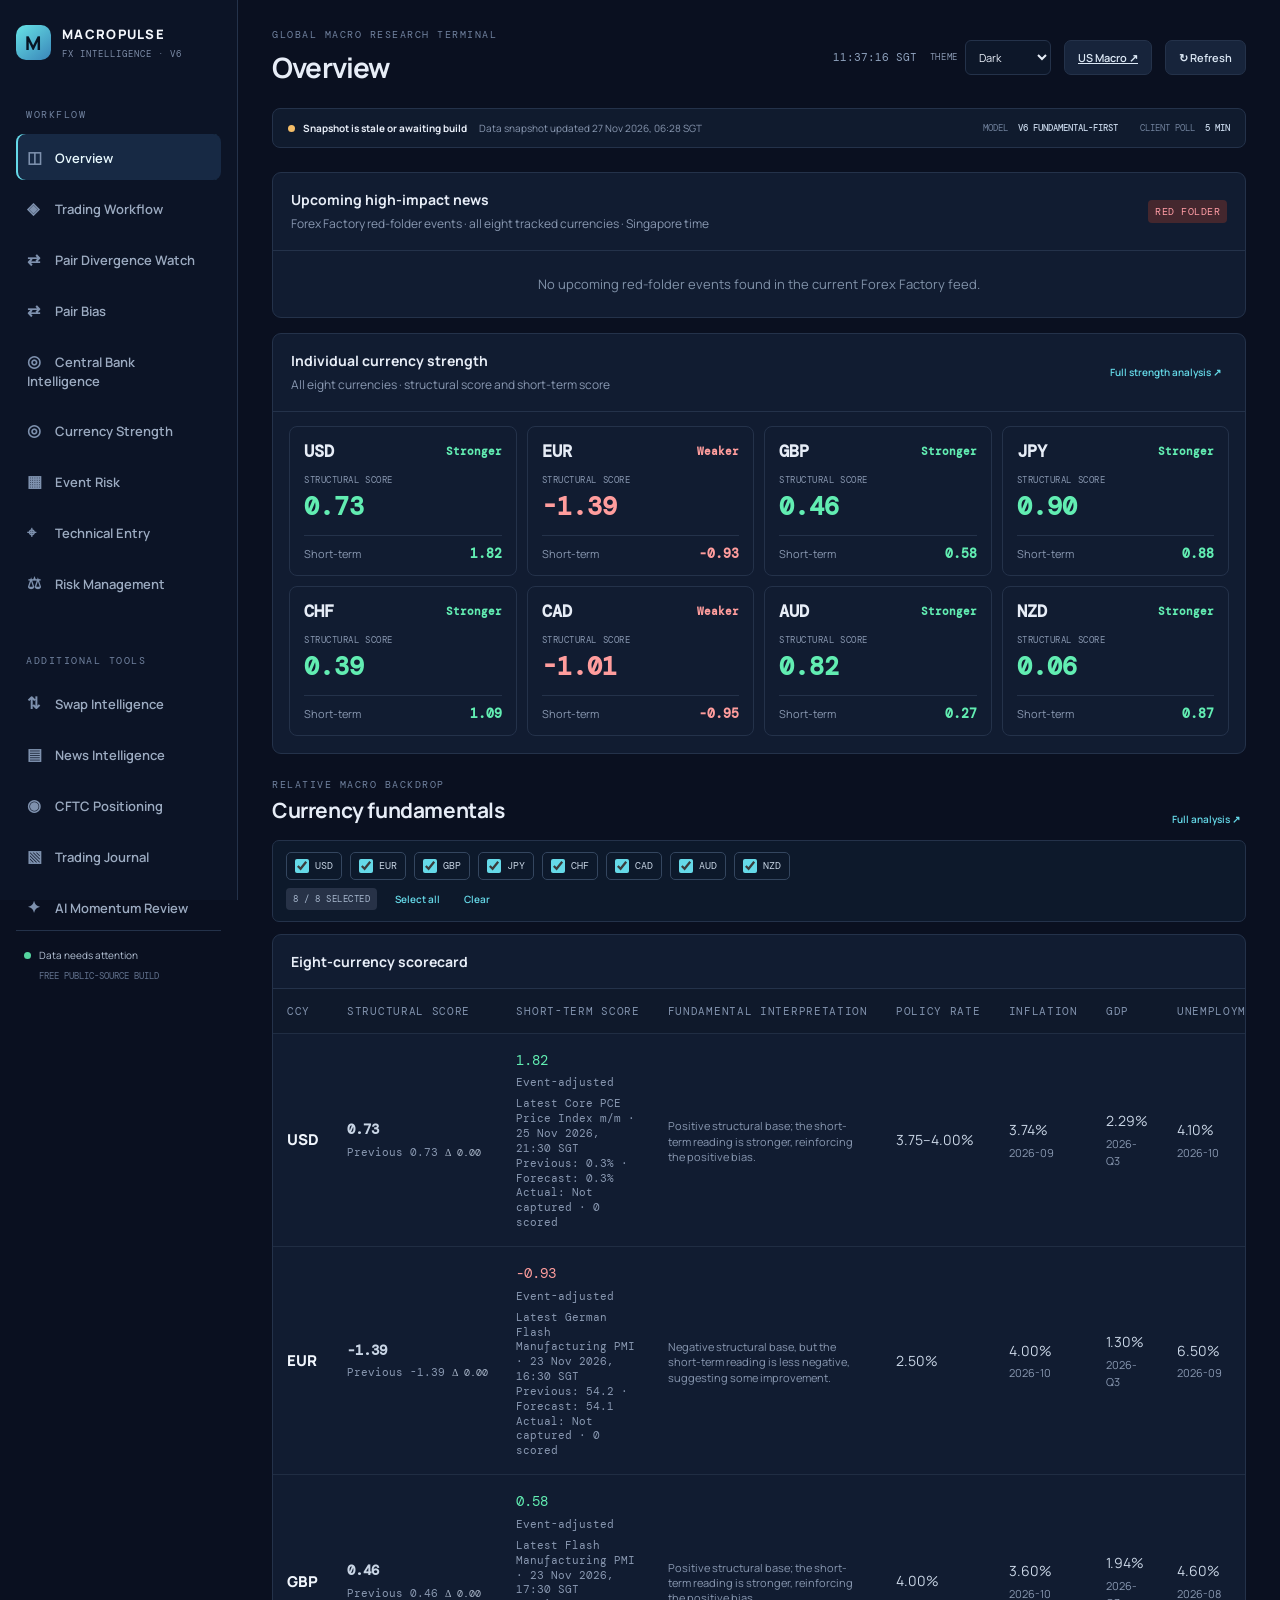
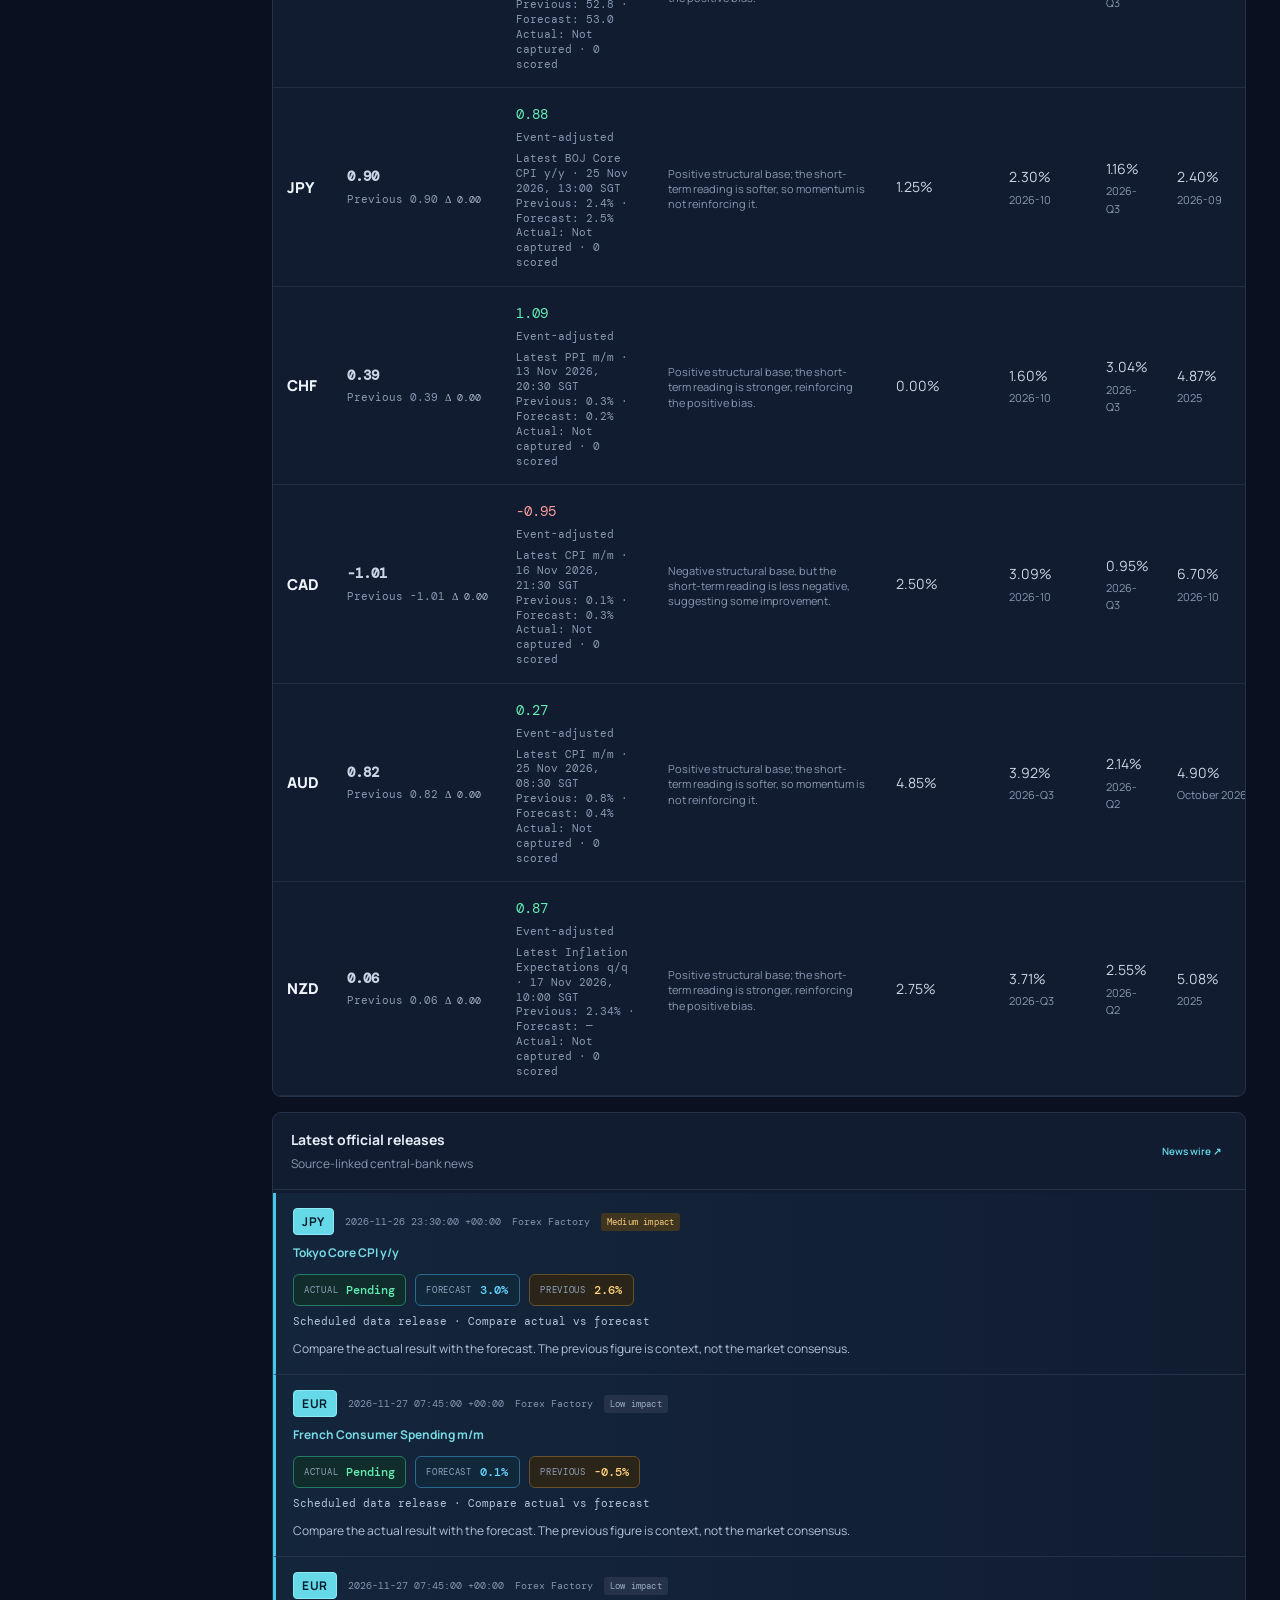
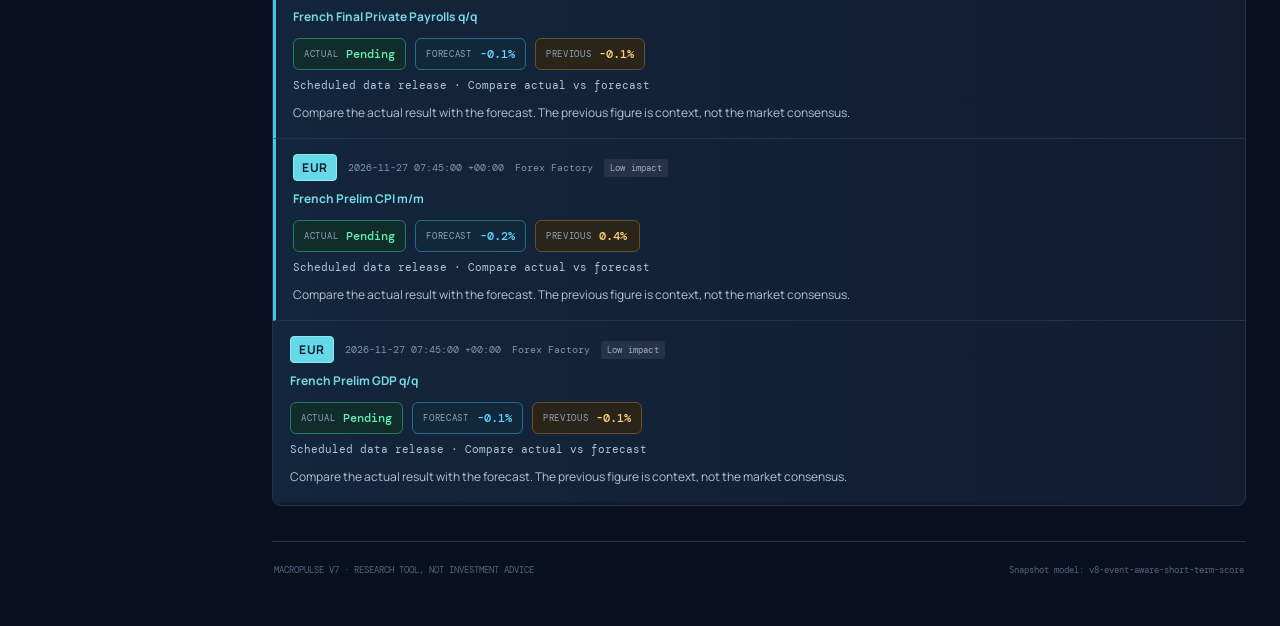
==== commit 7d9ba8a5: "Bust cache for refreshed central bank module" ====
--- a/index.html
+++ b/index.html
@@ -197,5 +197,5 @@
 </div>
 <script src="app.js?v=20261126-overview-default2" defer></script>
 <script src="swap.js?v=20261117-swap1" defer></script>
-<script src="central-bank.js?v=20261119-integrated1" defer></script>
+<script src="central-bank.js?v=20261127-policy8" defer></script>
 </body></html>
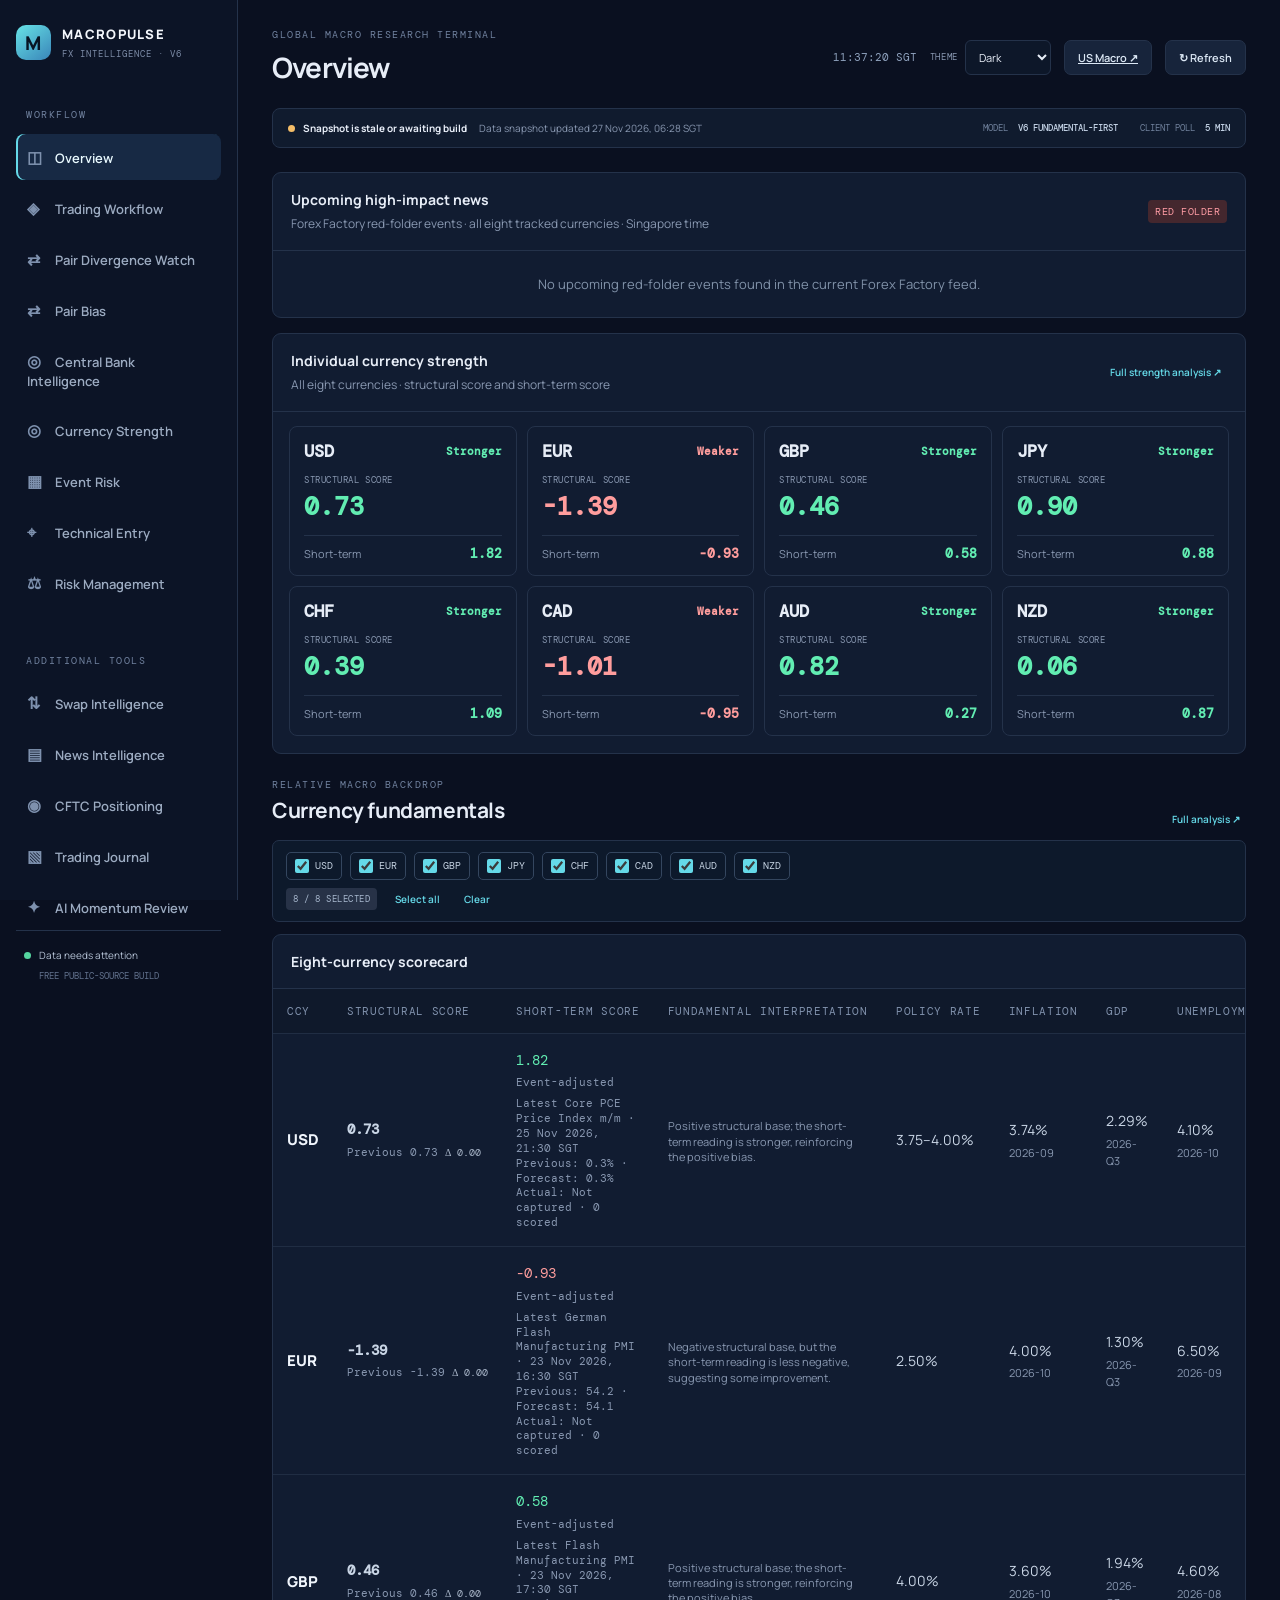
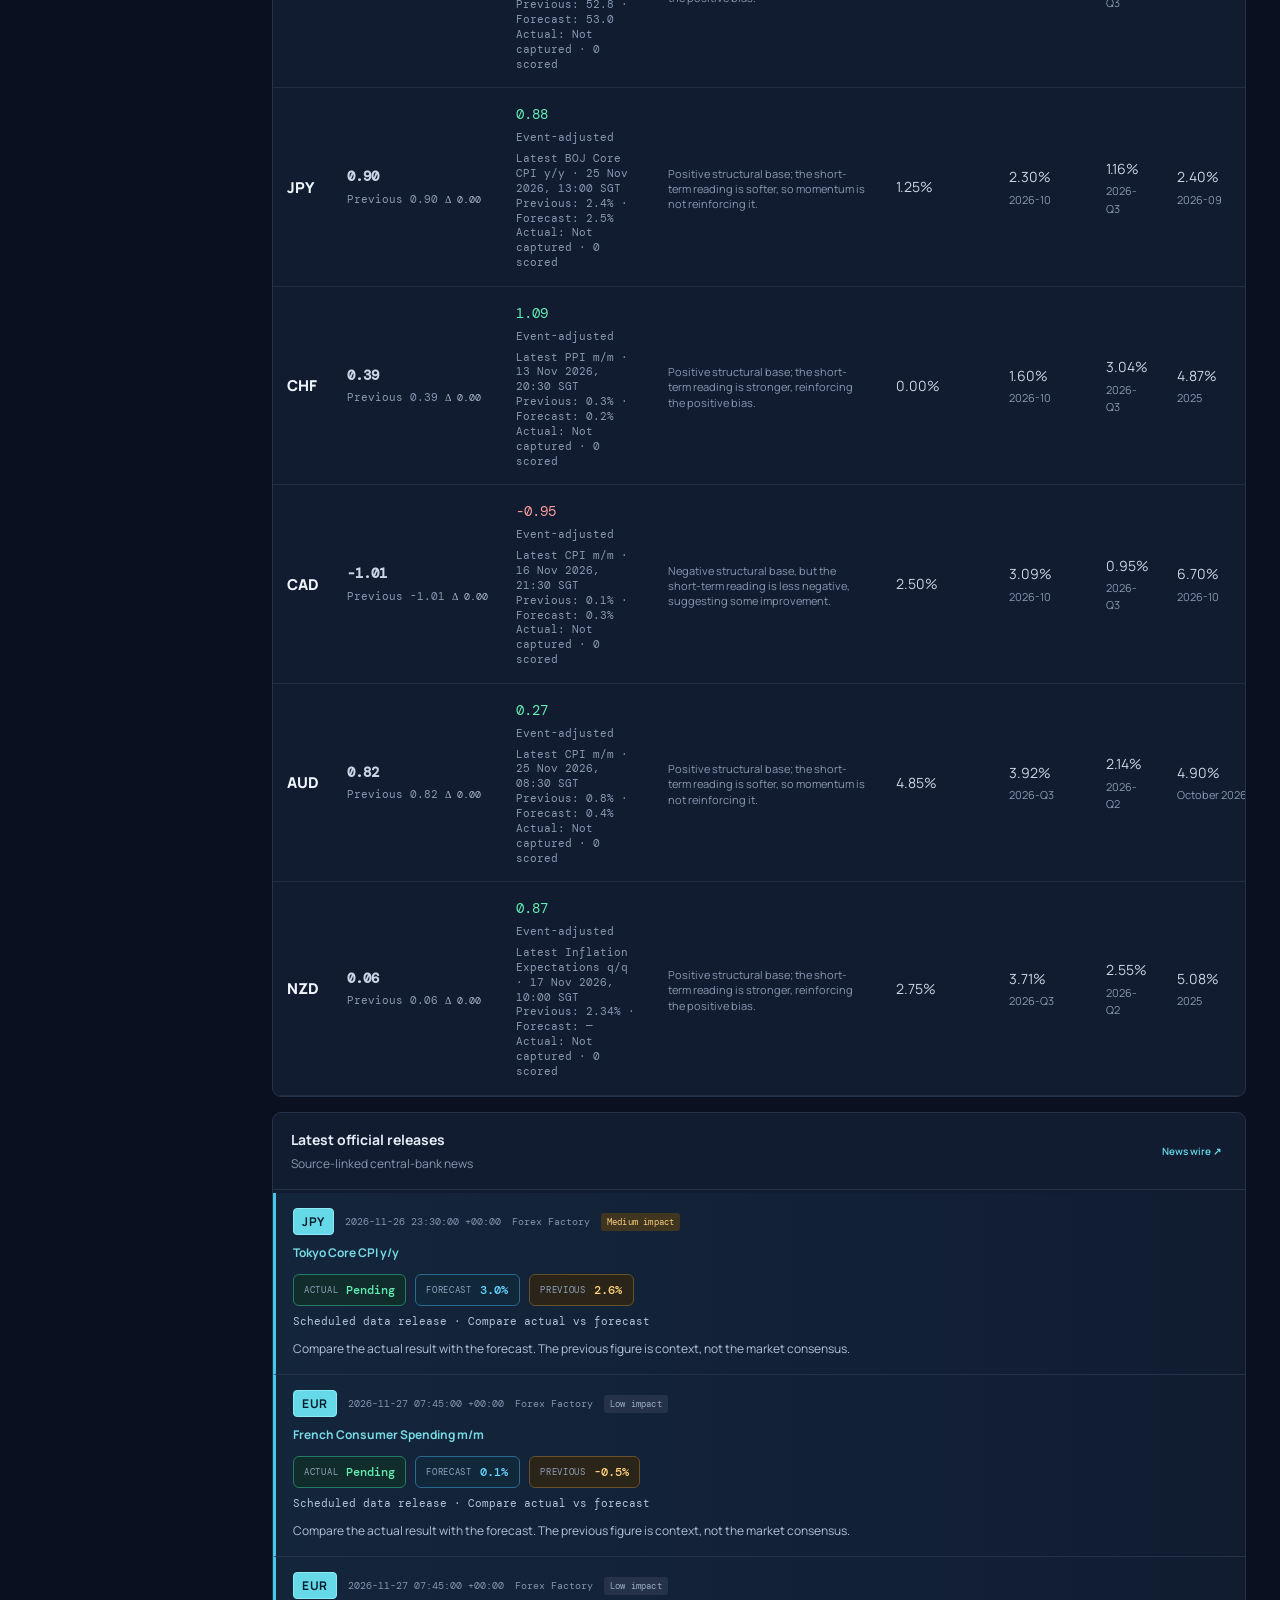
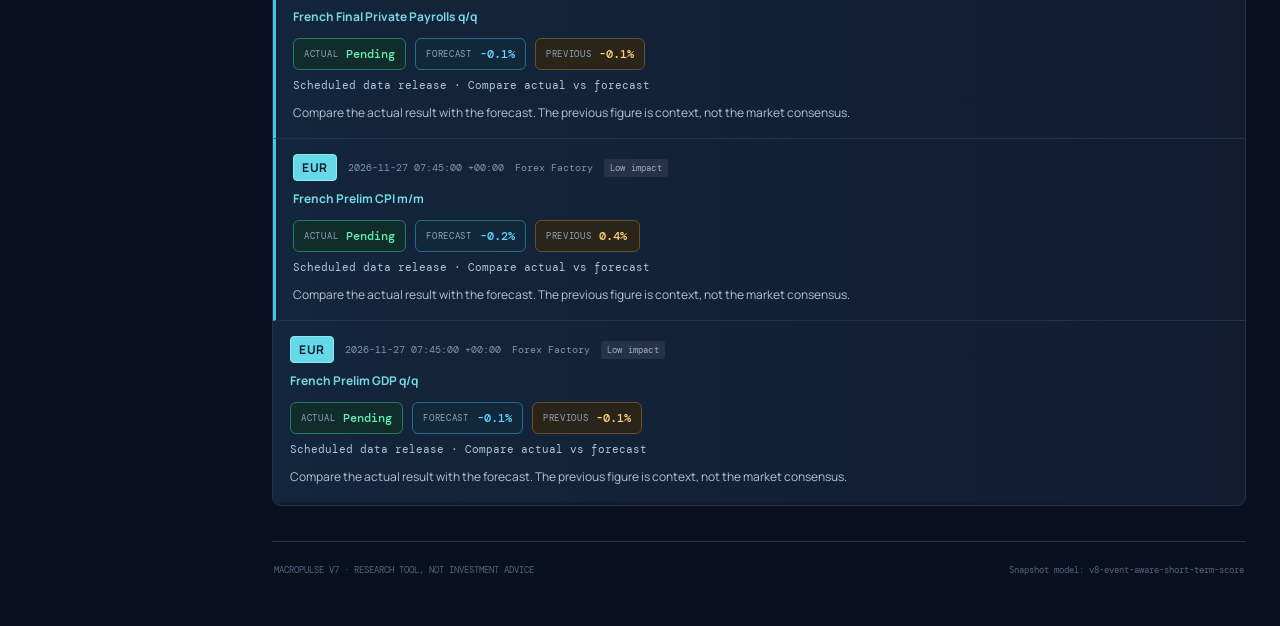
==== commit c95e4e2e: "Refresh central bank stylesheet cache version" ====
--- a/index.html
+++ b/index.html
@@ -8,7 +8,7 @@
 <link rel="preconnect" href="https://fonts.googleapis.com"><link rel="preconnect" href="https://fonts.gstatic.com" crossorigin>
 <link href="https://fonts.googleapis.com/css2?family=DM+Mono:wght@400;500&family=Manrope:wght@400;500;600;700;800&display=swap" rel="stylesheet">
 <link rel="stylesheet" href="styles.css?v=20261126-overview-filter2">
-<link rel="stylesheet" href="central-bank.css?v=20261119-integrated1">
+<link rel="stylesheet" href="central-bank.css?v=20261127-policy8">
 </head>
 <body>
 <div class="app-shell">
--- a/central-bank.css
+++ b/central-bank.css
@@ -17,3 +17,11 @@
 .cb-bank-foot{display:flex;justify-content:space-between;gap:8px;flex-wrap:wrap;border-top:1px solid var(--line);padding-top:9px;font-size:9px;color:var(--muted)}
 .cb-bank-foot a{color:var(--cyan);text-decoration:none}.cb-data-note{font-size:9px;line-height:1.7;color:var(--muted);margin-top:9px}
 @media(max-width:850px){.cb-bank-grid{grid-template-columns:1fr}}
+
+/* Policy outlook fields in the refreshed eight-bank monitor */
+.cb-bank-outlook{display:grid;grid-template-columns:1.5fr 1fr;gap:9px;padding:10px;background:var(--panel2);border:1px solid var(--line);border-radius:6px}
+.cb-bank-outlook>div{display:grid;gap:5px;align-content:start}
+.cb-bank-outlook small{font:9px 'DM Mono',monospace;letter-spacing:.45px;color:var(--muted)}
+.cb-bank-outlook b{font-size:10px;line-height:1.55;color:var(--text)}
+.cb-bank-foot{align-items:center}
+@media(max-width:430px){.cb-bank-outlook{grid-template-columns:1fr}}
